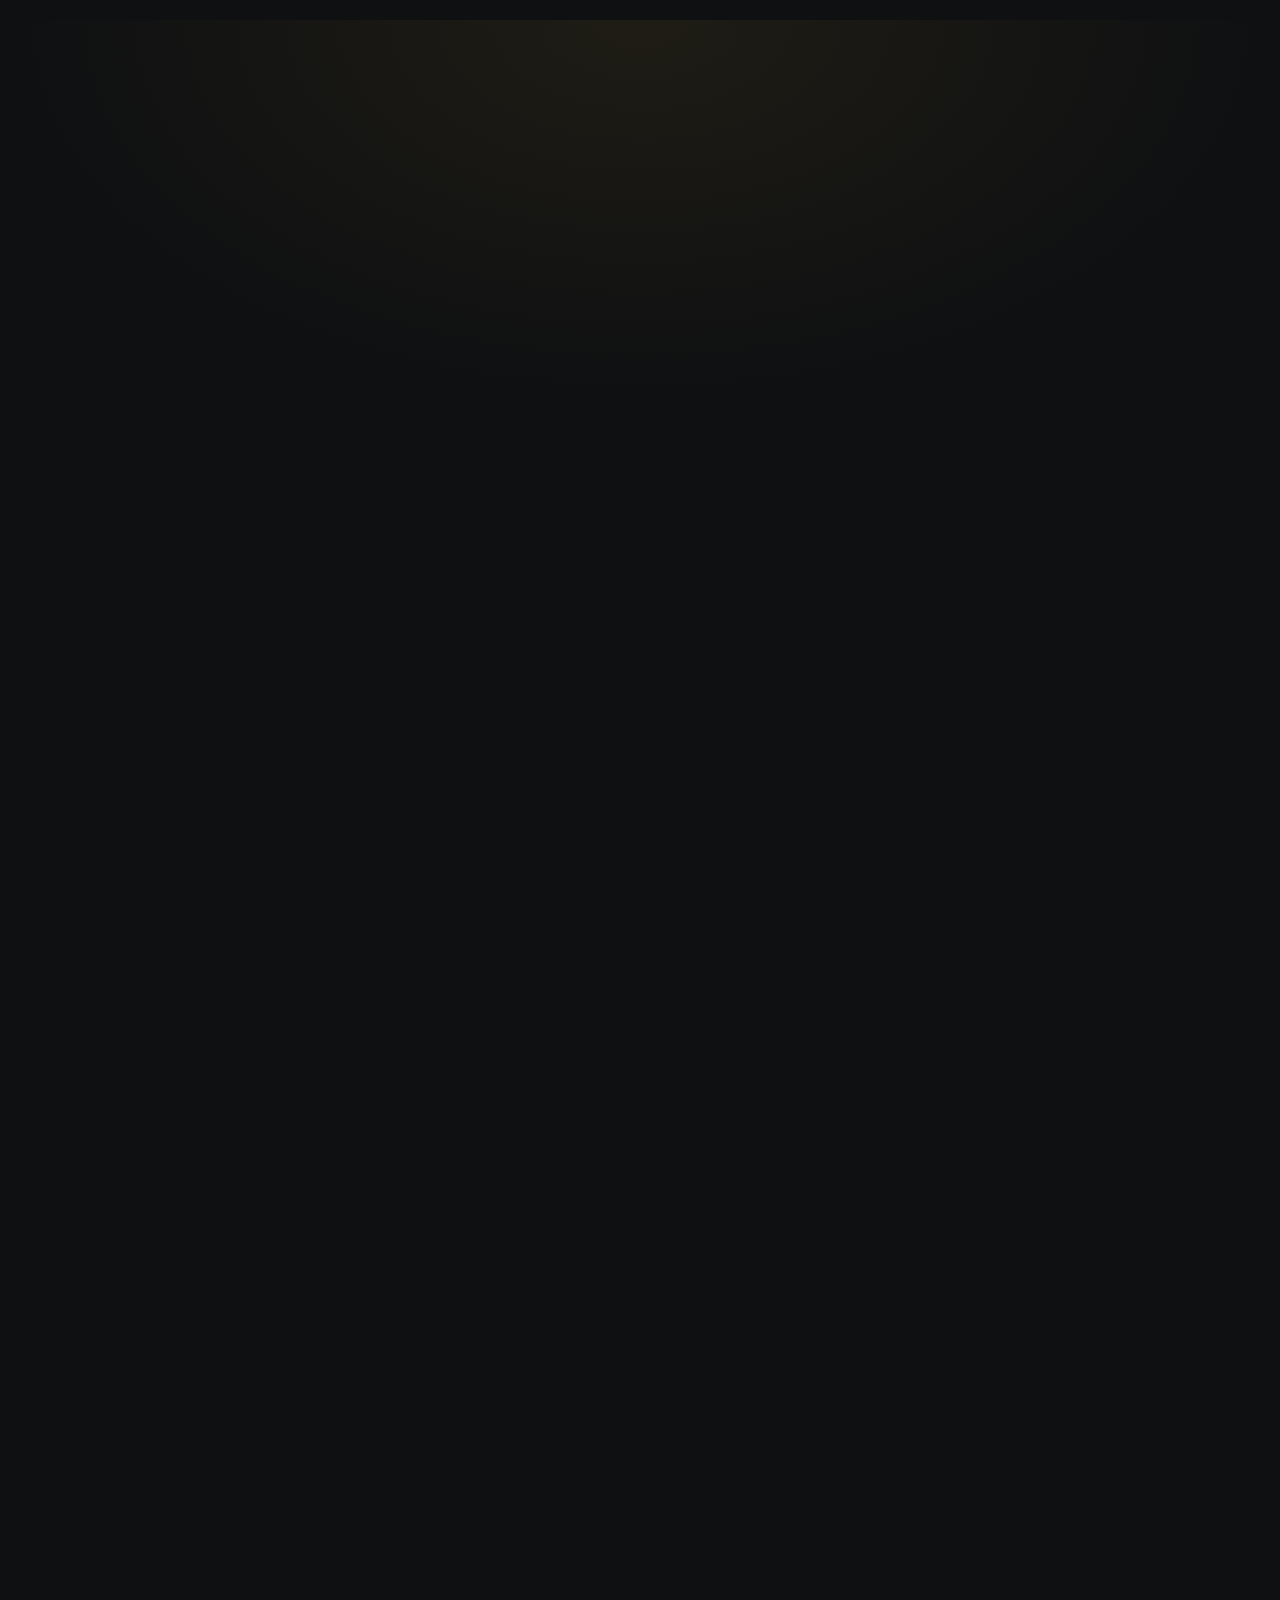
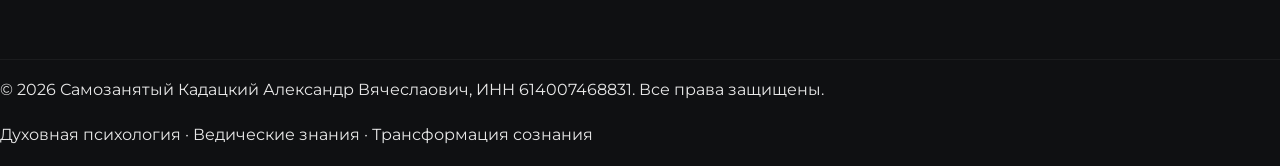
==== index.html @ b58291e9 "Update index.html" ====
<!DOCTYPE html>
<html lang="ru">
<head>
    <meta charset="UTF-8">
    <meta name="viewport" content="width=device-width, initial-scale=1.0">
    <title>Данталиам - Духовный Психолог | Александр Кадацкий</title>
    <meta name="description" content="Помогаю найти выход тем, кто застрял в лабиринте собственного ума. Синтез коучинга, психологии и ведических знаний.">
    <script src="https://cdn.tailwindcss.com"></script>
    <link rel="preconnect" href="https://fonts.googleapis.com">
    <link rel="preconnect" href="https://fonts.gstatic.com" crossorigin>
    <link href="https://fonts.googleapis.com/css2?family=Cormorant+Garamond:wght@300;400;500;600;700&family=Montserrat:wght@300;400;500;600&display=swap" rel="stylesheet">
    
    <style>
        :root {
            --bg-deep: #0f1012;
            --gold: #d4af37;
        }
        
        body {
            font-family: 'Montserrat', sans-serif;
            background-color: var(--bg-deep);
            color: #e8e8e8;
            line-height: 1.8;
            margin: 0;
            padding: 0;
        }
        
        h1, h2, h3, h4, h5 {
            font-family: 'Cormorant Garamond', serif;
            font-weight: 300;
            letter-spacing: 0.02em;
        }
        
        .fade-in {
            opacity: 0;
            transform: translateY(40px);
            transition: opacity 0.9s ease-out, transform 0.9s ease-out;
        }
        
        .fade-in.visible {
            opacity: 1;
            transform: translateY(0);
        }
        
        .gold-accent {
            color: var(--gold);
        }
        
        .btn-gold {
            background: linear-gradient(135deg, #d4af37 0%, #b8941f 100%);
            color: #0f1012;
            padding: 20px 52px;
            font-weight: 500;
            letter-spacing: 0.08em;
            text-transform: uppercase;
            font-size: 0.875rem;
            border: none;
            cursor: pointer;
            transition: all 0.4s ease;
            display: inline-block;
            text-decoration: none;
        }
        
        .btn-gold:hover {
            transform: translateY(-3px);
            box-shadow: 0 12px 35px rgba(212, 175, 55, 0.4);
        }
        
        .divider {
            width: 80px;
            height: 1px;
            background: var(--gold);
            margin: 0 auto;
        }
        
        .card {
            background: rgba(255, 255, 255, 0.02);
            border: 1px solid rgba(212, 175, 55, 0.15);
            padding: 56px 40px;
            transition: all 0.5s ease;
        }
        
        .card:hover {
            border-color: rgba(212, 175, 55, 0.4);
            background: rgba(255, 255, 255, 0.04);
            transform: translateY(-8px);
        }
        
        .hero-gradient {
            background: radial-gradient(ellipse at top center, rgba(212, 175, 55, 0.08) 0%, transparent 70%);
        }
        
        .section-number {
            font-family: 'Cormorant Garamond', serif;
            font-size: 5rem;
            font-weight: 300;
            color: rgba(212, 175, 55, 0.1);
            line-height: 1;
            margin-bottom: 1rem;
        }
        
        @keyframes float {
            0%, 100% { transform: translateY(0); }
            50% { transform: translateY(-25px); }
        }
        
        .floating {
            animation: float 7s ease-in-out infinite;
        }
        
        .img-placeholder {
            background: linear-gradient(135deg, rgba(212, 175, 55, 0.1) 0%, rgba(212, 175, 55, 0.03) 100%);
            border: 1px solid rgba(212, 175, 55, 0.2);
            display: flex;
            align-items: center;
            justify-content: center;
            color: #9a9a9a;
            font-size: 0.875rem;
            letter-spacing: 0.05em;
            aspect-ratio: 3/4;
        }
        
        .method-layer {
            border-left: 2px solid rgba(212, 175, 55, 0.3);
            padding-left: 32px;
            margin-left: 16px;
            position: relative;
        }
        
        .method-layer::before {
            content: '';
            position: absolute;
            left: -6px;
            top: 0;
            width: 10px;
            height: 10px;
            border-radius: 50%;
            background: var(--gold);
            box-shadow: 0 0 15px rgba(212, 175, 55, 0.6);
        }
        
        @media (max-width: 768px) {
            .btn-gold {
                padding: 18px 40px;
                font-size: 0.8rem;
            }
            
            .card {
                padding: 40px 28px;
            }
            
            .section-number {
                font-size: 3.5rem;
            }
        }
    </style>
    <!-- Open Graph -->
<meta property="og:type" content="website">
<meta property="og:title" content="Данталиам — Духовный психолог">
<meta property="og:description" content="Помогаю выйти из внутреннего лабиринта ума через психологию и ведические знания.">
<meta property="og:url" content="https://dantaliam.ru">
<meta property="og:image" content="https://raw.githubusercontent.com/Dantaliam-git/dantaliam_site/main/images/IMG_9167.jpg">

<!-- Twitter Card -->
<meta name="twitter:card" content="summary_large_image">
<meta name="twitter:title" content="Данталиам - Духовный психолог">
<meta name="twitter:description" content="Синтез психологии и ведических знаний">
<meta name="twitter:image" content="https://raw.githubusercontent.com/Dantaliam-git/dantaliam_site/main/images/IMG_9167.jpg">

<!-- IMPORTANT -->
<meta property="og:site_name" content="Dantaliam">
<meta name="theme-color" content="#0f1012">

    <!-- SEO -->
<link rel="canonical" href="https://dantaliam.ru">

<meta name="robots" content="index, follow">
<meta name="author" content="Александр Кадацкий">

<meta name="keywords" content="психолог онлайн, духовная психология, ведическая психология, самопознание, коучинг, Данталиам">

</head>
<body>

    <!-- Hero Section -->
    <section class="hero-gradient min-h-screen flex items-center justify-center px-4 sm:px-6 lg:px-8 py-24">
        <div class="max-w-6xl mx-auto text-center fade-in">
            <div class="mb-10">
                <h1 class="text-5xl sm:text-6xl md:text-7xl lg:text-8xl mb-8 leading-tight gold-accent">
                    Я помогаю найти выход тем,<br>кто застрял в лабиринте<br>собственного ума
                </h1>
                <div class="divider mb-10"></div>
                <p class="text-lg sm:text-xl md:text-2xl text-gray-400 max-w-3xl mx-auto mb-4 font-light">
                    Синтез психологии, ведических знаний и коучинга
                </p>
                <p class="text-base sm:text-lg text-gray-500 max-w-2xl mx-auto mb-12">
                    для тех, кто готов выйти за пределы ограничивающих программ<br>и обрести истинную свободу
                </p>
            </div>
            <a href="#cta" class="btn-gold">Начать трансформацию</a>
            
            <div class="mt-20 floating">
                <svg class="mx-auto" width="24" height="24" viewBox="0 0 24 24" fill="none" stroke="currentColor" stroke-width="1" stroke-linecap="round" stroke-linejoin="round" style="color: #d4af37;">
                    <line x1="12" y1="5" x2="12" y2="19"></line>
                    <polyline points="19 12 12 19 5 12"></polyline>
                </svg>
            </div>
        </div>
    </section>
    
    <!-- Точка застревания -->
    <section class="py-24 sm:py-32 px-4 sm:px-6 lg:px-8">
        <div class="max-w-7xl mx-auto">
            <div class="text-center mb-20 fade-in">
                <h2 class="text-4xl sm:text-5xl md:text-6xl mb-6 gold-accent">Точка застревания</h2>
                <div class="divider mb-8"></div>
                <p class="text-lg sm:text-xl text-gray-400 max-w-3xl mx-auto">
                    Когда ум становится тюрьмой, а привычные стратегии перестают работать
                </p>
            </div>
            
            <div class="grid grid-cols-1 md:grid-cols-3 gap-8 lg:gap-12">
                <!-- Замкнутый круг -->
                <div class="card fade-in">
                    <div class="section-number">01</div>
                    <h3 class="text-2xl sm:text-3xl mb-6 gold-accent">Замкнутый круг</h3>
                    <p class="text-gray-400 mb-4">
                        Вы снова и снова попадаете в одни и те же ситуации. Сопротивление <span class="gold-accent">Эго</span> не дает выйти за пределы привычных паттернов.
                    </p>
                    <p class="text-gray-500 text-sm leading-relaxed">
                        <span class="gold-accent">Самскары</span> - глубинные впечатления прошлого - диктуют ваши реакции. Влияние <span class="gold-accent">Тамаса</span>, гуны невежества, погружает в инертность, страх и отрицание перемен.
                    </p>
                </div>
                
                <!-- Бег к выгоранию -->
                <div class="card fade-in">
                    <div class="section-number">02</div>
                    <h3 class="text-2xl sm:text-3xl mb-6 gold-accent">Бег к выгоранию</h3>
                    <p class="text-gray-400 mb-4">
                        Вы движетесь, но движение это не ваше. Цели заимствованы, желания навязаны извне.
                    </p>
                    <p class="text-gray-500 text-sm leading-relaxed">
                        Вы бежите от внутренней пустоты, пытаясь заполнить её достижениями. Но чем быстрее вы бежите, тем сильнее ощущение бессмысленности и истощения. Тело говорит «стоп», но ум не слышит.
                    </p>
                </div>
                
                <!-- Туман будущего -->
                <div class="card fade-in">
                    <div class="section-number">03</div>
                    <h3 class="text-2xl sm:text-3xl mb-6 gold-accent">Туман будущего</h3>
                    <p class="text-gray-400 mb-4">
                        Тревога размывает ясность. <span class="gold-accent">Разум</span>, потерявший связь с <span class="gold-accent">Душой</span>, не может принять решение.
                    </p>
                    <p class="text-gray-500 text-sm leading-relaxed">
                        Страх перед будущим парализует. Вы не видите следующего шага. Каждый выбор кажется неправильным. Внутренний компас сломан, и вы блуждаете в тумане собственных сомнений.
                    </p>
                </div>
            </div>
        </div>
    </section>
    
    <!-- Архитектура метода -->
<section class="py-24 sm:py-32 px-4 sm:px-6 lg:px-8 bg-gradient-to-b from-transparent via-black/20 to-transparent">
    <div class="max-w-5xl mx-auto">
        <div class="text-center mb-20 fade-in">
            <h2 class="text-4xl sm:text-5xl md:text-6xl mb-6 gold-accent">Архитектура метода</h2>
            <div class="divider mb-8"></div>
            <p class="text-lg sm:text-xl text-gray-400 max-w-3xl mx-auto leading-relaxed">
                Представь свою личность как целостную систему - <span class="gold-accent">Устройство твоего сознания</span>. Чтобы выйти из тупика, мы должны настроить каждый её элемент:
            </p>
        </div>
        
        <div class="space-y-16">
            <!-- Элемент 1: Читта -->
            <div class="method-layer fade-in">
                <h3 class="text-3xl sm:text-4xl mb-6 gold-accent">Глубинная память (Подсознание)</h3>
                <p class="text-gray-400 mb-4 text-lg">
                    Океан твоего подсознания
                </p>
                <p class="text-gray-500 leading-relaxed">
                    Здесь хранятся отпечатки прошлого и скрытые склонности. Если этот «океан» загрязнен старыми травмами, ты будешь раз за разом повторять одни и те же ошибки. Мы работаем над его очищением.
                </p>
            </div>
            
            <!-- Элемент 2: Манас -->
            <div class="method-layer fade-in">
                <h3 class="text-3xl sm:text-4xl mb-6 gold-accent">Реагирующий Ум</h3>
                <p class="text-gray-400 mb-4 text-lg">
                    Волны на поверхности
                </p>
                <p class="text-gray-500 leading-relaxed">
                    Это твой ум, который постоянно сомневается, мечется между «хочу» и «не хочу» и создает ментальный шум. Мы учимся успокаивать эти колебания, чтобы увидеть дно.
                </p>
            </div>
            
            <!-- Элемент 3: Ахамкара -->
            <div class="method-layer fade-in">
                <h3 class="text-3xl sm:text-4xl mb-6 gold-accent">Отождествляющее Эго</h3>
                <p class="text-gray-400 mb-4 text-lg">
                    Твое ощущение «Я»
                </p>
                <p class="text-gray-500 leading-relaxed">
                    Именно оно создает страх неодобрения и привязанность к ложным ролям. Мы отделяем твою суть от игр Эго, возвращая тебе свободу быть собой.
                </p>
            </div>
            
            <!-- Элемент 4: Буддхи -->
            <div class="method-layer fade-in">
                <h3 class="text-3xl sm:text-4xl mb-6 gold-accent">Различающий Разум</h3>
                <p class="text-gray-400 mb-4 text-lg">
                    Твой внутренний навигатор
                </p>
                <p class="text-gray-500 leading-relaxed">
                    Когда мы очищаем память и успокаиваем ум, твой Разум обретает решимость. Он начинает видеть истинный путь и принимать волевые решения, которые меняют твою Карму и выводят из-под влияния низших состояний (Гун).
                </p>
            </div>
            
            <!-- Элемент 5: Карма -->
            <div class="method-layer fade-in">
                <h3 class="text-3xl sm:text-4xl mb-6 gold-accent">Карма</h3>
                <p class="text-gray-400 mb-4 text-lg">
                    Закон причины и следствия
                </p>
                <p class="text-gray-500 leading-relaxed">
                    Каждое твое действие, мысль и намерение создают последствия. Хорошая Карма (благие поступки, осознанность, служение) приносит гармонию и возможности. Плохая Карма (разрушительные действия, эгоизм, невежество) создает страдание и препятствия. Мы учимся видеть цепочки причин и следствий, чтобы осознанно создавать будущее, а не быть рабами прошлых ошибок.
                </p>
            </div>
            
            <!-- Элемент 6: Гуны -->
            <div class="method-layer fade-in">
                <h3 class="text-3xl sm:text-4xl mb-6 gold-accent">Три Гуны</h3>
                <p class="text-gray-400 mb-4 text-lg">
                    Качества природы, определяющие твое состояние
                </p>
                <div class="space-y-4 text-gray-500 leading-relaxed">
                    <p>
                        <span class="gold-accent font-semibold">Тамас</span> - инертность, невежество, застой. Это состояние тяжести, апатии и страха перед переменами. Когда доминирует Тамас, ты не видишь выхода и не чувствуешь сил двигаться.
                    </p>
                    <p>
                        <span class="gold-accent font-semibold">Раджас</span> - страсть, активность, движение. Это энергия действия, но часто хаотичного и беспокойного. Раджас толкает тебя вперед, но может привести к выгоранию и потере смысла.
                    </p>
                    <p>
                        <span class="gold-accent font-semibold">Саттва</span> - ясность, гармония, мудрость. Это состояние внутреннего равновесия, когда ты видишь ситуацию объективно и действуешь из спокойствия и понимания.
                    </p>
                    <p class="mt-4">
                        Мы учимся распознавать, в какой Гуне ты находишься, и осознанно двигаться от Тамаса через Раджас к Саттве - обретая внутреннюю силу, не теряя при этом покоя.
                    </p>
                </div>
            </div>
        </div>
    </div>
</section>
    
    <!-- О проводнике -->
    <section class="py-24 sm:py-32 px-4 sm:px-6 lg:px-8">
        <div class="max-w-6xl mx-auto">
            <div class="grid grid-cols-1 lg:grid-cols-5 gap-12 lg:gap-16 items-center">
                <div class="lg:col-span-2 fade-in">
    <img src="https://github.com/Dantaliam-git/dantaliam_site/blob/main/images/IMG_9167.jpg?raw=true" alt="Александр Кадацкий" class="w-full h-auto rounded-sm" style="border: 1px solid rgba(212, 175, 55, 0.2);">
</div>
                
                <div class="lg:col-span-3 fade-in">
                    <h2 class="text-4xl sm:text-5xl md:text-6xl mb-8 gold-accent">О проводнике</h2>
                    <div class="divider mb-10" style="margin-left: 0;"></div>
                    
                    <div class="space-y-6 text-gray-400 text-lg leading-relaxed">
                        <p>
                            Меня зовут <span class="gold-accent">Александр Кадацкий | Данталиам</span>. Я помогу вам обрести способность видеть сквозь иллюзии, обретя внутреннюю ясность.
                        </p>
                        <p>
                            Я не тот, кто будет решать за вас. Моя задача - помочь вам не сдаться на пути, когда ум шепчет: «сдайся, это невозможно». Я верю в вашу внутреннюю силу больше, чем вы сами - до тех пор, пока вы не научитесь верить в неё сами.
                        </p>
                        <p>
                            Мой метод опирается на <span class="gold-accent">волю клиента</span> и <span class="gold-accent">законы Вселенной</span>. Я не навязываю путь, но показываю двери, которые вы не замечали. Я не даю готовых ответов, но задаю вопросы, которые меняют перспективу.
                        </p>
                        <p>
                            Я сам прошёл через лабиринт собственного ума. Я знаю, как выглядит тьма изнутри. И именно поэтому я могу держать свет для тех, кто ещё ищет выход.
                        </p>
                        <p class="text-gray-500 italic">
                            Ваша трансформация начинается с вашей готовности. Моя задача - не дать этой готовности угаснуть.
                        </p>
                    </div>
                </div>
            </div>
        </div>
    </section>
    
    <!-- CTA Section -->
    <section id="cta" class="py-24 sm:py-32 px-4 sm:px-6 lg:px-8 bg-gradient-to-b from-transparent via-black/30 to-transparent">
        <div class="max-w-4xl mx-auto text-center fade-in">
            <h2 class="text-4xl sm:text-5xl md:text-6xl mb-8 gold-accent">Первый шаг к трансформации</h2>
            <div class="divider mb-10"></div>
            
            <p class="text-xl sm:text-2xl text-gray-400 mb-6 leading-relaxed">
                Перейдите в Telegram-бот, чтобы начать работу с собой
            </p>
            
            <div style="background: rgba(255,255,255,0.05); border: 1px solid rgba(212,175,55,0.2);" class="rounded-sm p-8 sm:p-12 mb-12">
                <div class="space-y-6 text-left">
                    <div class="flex items-start space-x-4">
                        <div style="background: rgba(212,175,55,0.2);" class="flex-shrink-0 w-8 h-8 rounded-full flex items-center justify-center mt-1">
                            <span class="gold-accent text-sm font-semibold">1</span>
                        </div>
                        <div>
                            <h4 class="text-xl gold-accent mb-2">Пройдите тест на 21 причину самосаботажа</h4>
                            <p class="text-gray-400">Узнайте, насколько вы боитесь стать собой настоящим и откладываете свой рост</p>
                        </div>
                    </div>
                    
                    <div class="flex items-start space-x-4">
                        <div style="background: rgba(212,175,55,0.2);" class="flex-shrink-0 w-8 h-8 rounded-full flex items-center justify-center mt-1">
                            <span class="gold-accent text-sm font-semibold">2</span>
                        </div>
                        <div>
                            <h4 class="text-xl gold-accent mb-2">Получите доступ к МАК-картам "Путь к цели"</h4>
                            <p class="text-gray-400">Интуитивный инструмент для работы с подсознанием и поиска ответов</p>
                        </div>
                    </div>
                    
                    <div class="flex items-start space-x-4">
                        <div style="background: rgba(212,175,55,0.2);" class="flex-shrink-0 w-8 h-8 rounded-full flex items-center justify-center mt-1">
                            <span class="gold-accent text-sm font-semibold">3</span>
                        </div>
                        <div>
                            <h4 class="text-xl gold-accent mb-2">Запишитесь на первую сессию</h4>
                            <p class="text-gray-400">Начните путь трансформации с консультации</p>
                        </div>
                    </div>
                </div>
            </div>
            
            <a href="https://t.me/dantaliam_bot" onclick="trackTelegramClick('cta_bot')" target="_blank" class="btn-gold" style="display: inline-flex; align-items: center; gap: 12px;">
                <span>Перейти в Telegram-бот</span>
                <svg width="20" height="20" viewBox="0 0 24 24" fill="none" stroke="currentColor" stroke-width="2" stroke-linecap="round" stroke-linejoin="round">
                    <line x1="5" y1="12" x2="19" y2="12"></line>
                    <polyline points="12 5 19 12 12 19"></polyline>
                </svg>
            </a>
            
            <p class="mt-8 text-gray-500 text-sm">
                Готовы выйти из лабиринта собственного ума?
            </p>
        </div>
    </section>

    <!-- CONTACTS -->
<section class="py-24 px-4 sm:px-6 lg:px-8">
    <div class="max-w-4xl mx-auto text-center fade-in">

        <h2 class="text-4xl sm:text-5xl md:text-6xl mb-8 gold-accent">
            Контакты
        </h2>

        <div class="divider mb-10"></div>

        <p class="text-gray-400 text-lg mb-12">
            Связь и обновления проекта
        </p>

        <div class="grid grid-cols-1 md:grid-cols-3 gap-6">

            <!-- Telegram личный -->
            <a href="https://t.me/dantaliam2" target="_blank"
               class="card text-center hover:scale-105 transition-transform">
                <h3 class="text-2xl gold-accent mb-3">Telegram</h3>
                <p class="text-gray-400 text-sm">
                    Личное общение
                </p>
            </a>

            <!-- Telegram канал -->
            <a href="https://t.me/dantaliam_ch" target="_blank"
               class="card text-center hover:scale-105 transition-transform">
                <h3 class="text-2xl gold-accent mb-3">Канал</h3>
                <p class="text-gray-400 text-sm">
                    Публикации и мысли
                </p>
            </a>

            <!-- Instagram -->
            <a href="https://www.instagram.com/dantaliam" target="_blank"
               class="card text-center hover:scale-105 transition-transform">
                <h3 class="text-2xl gold-accent mb-3">Instagram</h3>
                <p class="text-gray-400 text-sm">
                    Визуальный контент
                </p>
            </a>

        </div>

    </div>
</section>
    
    <!-- Footer -->
    <footer class="py-12 px-4 sm:px-6 lg:px-8" style="border-top: 1px solid rgba(255,255,255,0.05);">
        <div class="max-w-7xl mx-auto text-center">
            <p class="text-gray-500 text-sm mb-4">
                © 2026 Самозанятый Кадацкий Александр Вячеслаович, ИНН 614007468831. Все права защищены.
            </p>
            <p class="text-gray-600 text-xs">
                Духовная психология · Ведические знания · Трансформация сознания
            </p>
        </div>
    </footer>
    
    <script>
        // Intersection Observer for fade-in animations
        const observerOptions = {
            threshold: 0.1,
            rootMargin: '0px 0px -50px 0px'
        };
        
        const observer = new IntersectionObserver((entries) => {
            entries.forEach(entry => {
                if (entry.isIntersecting) {
                    entry.target.classList.add('visible');
                }
            });
        }, observerOptions);
        
        // Observe all fade-in elements
        document.querySelectorAll('.fade-in').forEach(el => {
            observer.observe(el);
        });
        
        // Smooth scroll for anchor links
        document.querySelectorAll('a[href^="#"]').forEach(anchor => {
            anchor.addEventListener('click', function (e) {
                e.preventDefault();
                const target = document.querySelector(this.getAttribute('href'));
                if (target) {
                    target.scrollIntoView({
                        behavior: 'smooth',
                        block: 'start'
                    });
                }
            });
        });
        
        // Add stagger delay to cards
        document.querySelectorAll('.card').forEach((card, index) => {
            card.style.transitionDelay = `${index * 0.1}s`;
        });

    // fallback (просто чтобы не ломалось)
    return true;
}
    </script>
</body>
</html>
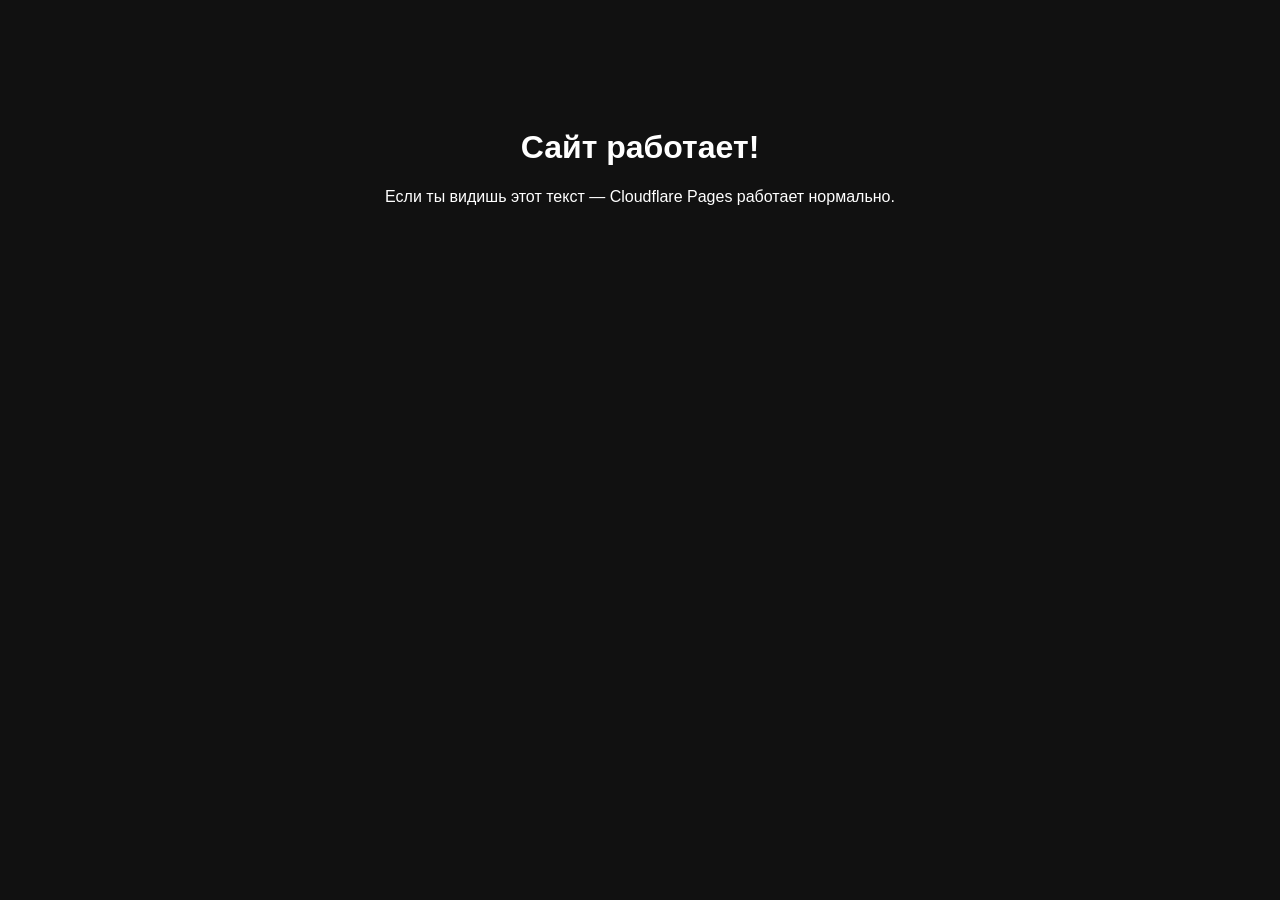
==== commit 6eb8d41b: "Update index.html" ====
--- a/index.html
+++ b/index.html
@@ -2,549 +2,10 @@
 <html lang="ru">
 <head>
     <meta charset="UTF-8">
-    <meta name="viewport" content="width=device-width, initial-scale=1.0">
-    <title>Данталиам - Духовный Психолог | Александр Кадацкий</title>
-    <meta name="description" content="Помогаю найти выход тем, кто застрял в лабиринте собственного ума. Синтез коучинга, психологии и ведических знаний.">
-    <script src="https://cdn.tailwindcss.com"></script>
-    <link rel="preconnect" href="https://fonts.googleapis.com">
-    <link rel="preconnect" href="https://fonts.gstatic.com" crossorigin>
-    <link href="https://fonts.googleapis.com/css2?family=Cormorant+Garamond:wght@300;400;500;600;700&family=Montserrat:wght@300;400;500;600&display=swap" rel="stylesheet">
-    
-    <style>
-        :root {
-            --bg-deep: #0f1012;
-            --gold: #d4af37;
-        }
-        
-        body {
-            font-family: 'Montserrat', sans-serif;
-            background-color: var(--bg-deep);
-            color: #e8e8e8;
-            line-height: 1.8;
-            margin: 0;
-            padding: 0;
-        }
-        
-        h1, h2, h3, h4, h5 {
-            font-family: 'Cormorant Garamond', serif;
-            font-weight: 300;
-            letter-spacing: 0.02em;
-        }
-        
-        .fade-in {
-            opacity: 0;
-            transform: translateY(40px);
-            transition: opacity 0.9s ease-out, transform 0.9s ease-out;
-        }
-        
-        .fade-in.visible {
-            opacity: 1;
-            transform: translateY(0);
-        }
-        
-        .gold-accent {
-            color: var(--gold);
-        }
-        
-        .btn-gold {
-            background: linear-gradient(135deg, #d4af37 0%, #b8941f 100%);
-            color: #0f1012;
-            padding: 20px 52px;
-            font-weight: 500;
-            letter-spacing: 0.08em;
-            text-transform: uppercase;
-            font-size: 0.875rem;
-            border: none;
-            cursor: pointer;
-            transition: all 0.4s ease;
-            display: inline-block;
-            text-decoration: none;
-        }
-        
-        .btn-gold:hover {
-            transform: translateY(-3px);
-            box-shadow: 0 12px 35px rgba(212, 175, 55, 0.4);
-        }
-        
-        .divider {
-            width: 80px;
-            height: 1px;
-            background: var(--gold);
-            margin: 0 auto;
-        }
-        
-        .card {
-            background: rgba(255, 255, 255, 0.02);
-            border: 1px solid rgba(212, 175, 55, 0.15);
-            padding: 56px 40px;
-            transition: all 0.5s ease;
-        }
-        
-        .card:hover {
-            border-color: rgba(212, 175, 55, 0.4);
-            background: rgba(255, 255, 255, 0.04);
-            transform: translateY(-8px);
-        }
-        
-        .hero-gradient {
-            background: radial-gradient(ellipse at top center, rgba(212, 175, 55, 0.08) 0%, transparent 70%);
-        }
-        
-        .section-number {
-            font-family: 'Cormorant Garamond', serif;
-            font-size: 5rem;
-            font-weight: 300;
-            color: rgba(212, 175, 55, 0.1);
-            line-height: 1;
-            margin-bottom: 1rem;
-        }
-        
-        @keyframes float {
-            0%, 100% { transform: translateY(0); }
-            50% { transform: translateY(-25px); }
-        }
-        
-        .floating {
-            animation: float 7s ease-in-out infinite;
-        }
-        
-        .img-placeholder {
-            background: linear-gradient(135deg, rgba(212, 175, 55, 0.1) 0%, rgba(212, 175, 55, 0.03) 100%);
-            border: 1px solid rgba(212, 175, 55, 0.2);
-            display: flex;
-            align-items: center;
-            justify-content: center;
-            color: #9a9a9a;
-            font-size: 0.875rem;
-            letter-spacing: 0.05em;
-            aspect-ratio: 3/4;
-        }
-        
-        .method-layer {
-            border-left: 2px solid rgba(212, 175, 55, 0.3);
-            padding-left: 32px;
-            margin-left: 16px;
-            position: relative;
-        }
-        
-        .method-layer::before {
-            content: '';
-            position: absolute;
-            left: -6px;
-            top: 0;
-            width: 10px;
-            height: 10px;
-            border-radius: 50%;
-            background: var(--gold);
-            box-shadow: 0 0 15px rgba(212, 175, 55, 0.6);
-        }
-        
-        @media (max-width: 768px) {
-            .btn-gold {
-                padding: 18px 40px;
-                font-size: 0.8rem;
-            }
-            
-            .card {
-                padding: 40px 28px;
-            }
-            
-            .section-number {
-                font-size: 3.5rem;
-            }
-        }
-    </style>
-    <!-- Open Graph -->
-<meta property="og:type" content="website">
-<meta property="og:title" content="Данталиам — Духовный психолог">
-<meta property="og:description" content="Помогаю выйти из внутреннего лабиринта ума через психологию и ведические знания.">
-<meta property="og:url" content="https://dantaliam.ru">
-<meta property="og:image" content="https://raw.githubusercontent.com/Dantaliam-git/dantaliam_site/main/images/IMG_9167.jpg">
-
-<!-- Twitter Card -->
-<meta name="twitter:card" content="summary_large_image">
-<meta name="twitter:title" content="Данталиам - Духовный психолог">
-<meta name="twitter:description" content="Синтез психологии и ведических знаний">
-<meta name="twitter:image" content="https://raw.githubusercontent.com/Dantaliam-git/dantaliam_site/main/images/IMG_9167.jpg">
-
-<!-- IMPORTANT -->
-<meta property="og:site_name" content="Dantaliam">
-<meta name="theme-color" content="#0f1012">
-
-    <!-- SEO -->
-<link rel="canonical" href="https://dantaliam.ru">
-
-<meta name="robots" content="index, follow">
-<meta name="author" content="Александр Кадацкий">
-
-<meta name="keywords" content="психолог онлайн, духовная психология, ведическая психология, самопознание, коучинг, Данталиам">
-
+    <title>Тест</title>
 </head>
-<body>
-
-    <!-- Hero Section -->
-    <section class="hero-gradient min-h-screen flex items-center justify-center px-4 sm:px-6 lg:px-8 py-24">
-        <div class="max-w-6xl mx-auto text-center fade-in">
-            <div class="mb-10">
-                <h1 class="text-5xl sm:text-6xl md:text-7xl lg:text-8xl mb-8 leading-tight gold-accent">
-                    Я помогаю найти выход тем,<br>кто застрял в лабиринте<br>собственного ума
-                </h1>
-                <div class="divider mb-10"></div>
-                <p class="text-lg sm:text-xl md:text-2xl text-gray-400 max-w-3xl mx-auto mb-4 font-light">
-                    Синтез психологии, ведических знаний и коучинга
-                </p>
-                <p class="text-base sm:text-lg text-gray-500 max-w-2xl mx-auto mb-12">
-                    для тех, кто готов выйти за пределы ограничивающих программ<br>и обрести истинную свободу
-                </p>
-            </div>
-            <a href="#cta" class="btn-gold">Начать трансформацию</a>
-            
-            <div class="mt-20 floating">
-                <svg class="mx-auto" width="24" height="24" viewBox="0 0 24 24" fill="none" stroke="currentColor" stroke-width="1" stroke-linecap="round" stroke-linejoin="round" style="color: #d4af37;">
-                    <line x1="12" y1="5" x2="12" y2="19"></line>
-                    <polyline points="19 12 12 19 5 12"></polyline>
-                </svg>
-            </div>
-        </div>
-    </section>
-    
-    <!-- Точка застревания -->
-    <section class="py-24 sm:py-32 px-4 sm:px-6 lg:px-8">
-        <div class="max-w-7xl mx-auto">
-            <div class="text-center mb-20 fade-in">
-                <h2 class="text-4xl sm:text-5xl md:text-6xl mb-6 gold-accent">Точка застревания</h2>
-                <div class="divider mb-8"></div>
-                <p class="text-lg sm:text-xl text-gray-400 max-w-3xl mx-auto">
-                    Когда ум становится тюрьмой, а привычные стратегии перестают работать
-                </p>
-            </div>
-            
-            <div class="grid grid-cols-1 md:grid-cols-3 gap-8 lg:gap-12">
-                <!-- Замкнутый круг -->
-                <div class="card fade-in">
-                    <div class="section-number">01</div>
-                    <h3 class="text-2xl sm:text-3xl mb-6 gold-accent">Замкнутый круг</h3>
-                    <p class="text-gray-400 mb-4">
-                        Вы снова и снова попадаете в одни и те же ситуации. Сопротивление <span class="gold-accent">Эго</span> не дает выйти за пределы привычных паттернов.
-                    </p>
-                    <p class="text-gray-500 text-sm leading-relaxed">
-                        <span class="gold-accent">Самскары</span> - глубинные впечатления прошлого - диктуют ваши реакции. Влияние <span class="gold-accent">Тамаса</span>, гуны невежества, погружает в инертность, страх и отрицание перемен.
-                    </p>
-                </div>
-                
-                <!-- Бег к выгоранию -->
-                <div class="card fade-in">
-                    <div class="section-number">02</div>
-                    <h3 class="text-2xl sm:text-3xl mb-6 gold-accent">Бег к выгоранию</h3>
-                    <p class="text-gray-400 mb-4">
-                        Вы движетесь, но движение это не ваше. Цели заимствованы, желания навязаны извне.
-                    </p>
-                    <p class="text-gray-500 text-sm leading-relaxed">
-                        Вы бежите от внутренней пустоты, пытаясь заполнить её достижениями. Но чем быстрее вы бежите, тем сильнее ощущение бессмысленности и истощения. Тело говорит «стоп», но ум не слышит.
-                    </p>
-                </div>
-                
-                <!-- Туман будущего -->
-                <div class="card fade-in">
-                    <div class="section-number">03</div>
-                    <h3 class="text-2xl sm:text-3xl mb-6 gold-accent">Туман будущего</h3>
-                    <p class="text-gray-400 mb-4">
-                        Тревога размывает ясность. <span class="gold-accent">Разум</span>, потерявший связь с <span class="gold-accent">Душой</span>, не может принять решение.
-                    </p>
-                    <p class="text-gray-500 text-sm leading-relaxed">
-                        Страх перед будущим парализует. Вы не видите следующего шага. Каждый выбор кажется неправильным. Внутренний компас сломан, и вы блуждаете в тумане собственных сомнений.
-                    </p>
-                </div>
-            </div>
-        </div>
-    </section>
-    
-    <!-- Архитектура метода -->
-<section class="py-24 sm:py-32 px-4 sm:px-6 lg:px-8 bg-gradient-to-b from-transparent via-black/20 to-transparent">
-    <div class="max-w-5xl mx-auto">
-        <div class="text-center mb-20 fade-in">
-            <h2 class="text-4xl sm:text-5xl md:text-6xl mb-6 gold-accent">Архитектура метода</h2>
-            <div class="divider mb-8"></div>
-            <p class="text-lg sm:text-xl text-gray-400 max-w-3xl mx-auto leading-relaxed">
-                Представь свою личность как целостную систему - <span class="gold-accent">Устройство твоего сознания</span>. Чтобы выйти из тупика, мы должны настроить каждый её элемент:
-            </p>
-        </div>
-        
-        <div class="space-y-16">
-            <!-- Элемент 1: Читта -->
-            <div class="method-layer fade-in">
-                <h3 class="text-3xl sm:text-4xl mb-6 gold-accent">Глубинная память (Подсознание)</h3>
-                <p class="text-gray-400 mb-4 text-lg">
-                    Океан твоего подсознания
-                </p>
-                <p class="text-gray-500 leading-relaxed">
-                    Здесь хранятся отпечатки прошлого и скрытые склонности. Если этот «океан» загрязнен старыми травмами, ты будешь раз за разом повторять одни и те же ошибки. Мы работаем над его очищением.
-                </p>
-            </div>
-            
-            <!-- Элемент 2: Манас -->
-            <div class="method-layer fade-in">
-                <h3 class="text-3xl sm:text-4xl mb-6 gold-accent">Реагирующий Ум</h3>
-                <p class="text-gray-400 mb-4 text-lg">
-                    Волны на поверхности
-                </p>
-                <p class="text-gray-500 leading-relaxed">
-                    Это твой ум, который постоянно сомневается, мечется между «хочу» и «не хочу» и создает ментальный шум. Мы учимся успокаивать эти колебания, чтобы увидеть дно.
-                </p>
-            </div>
-            
-            <!-- Элемент 3: Ахамкара -->
-            <div class="method-layer fade-in">
-                <h3 class="text-3xl sm:text-4xl mb-6 gold-accent">Отождествляющее Эго</h3>
-                <p class="text-gray-400 mb-4 text-lg">
-                    Твое ощущение «Я»
-                </p>
-                <p class="text-gray-500 leading-relaxed">
-                    Именно оно создает страх неодобрения и привязанность к ложным ролям. Мы отделяем твою суть от игр Эго, возвращая тебе свободу быть собой.
-                </p>
-            </div>
-            
-            <!-- Элемент 4: Буддхи -->
-            <div class="method-layer fade-in">
-                <h3 class="text-3xl sm:text-4xl mb-6 gold-accent">Различающий Разум</h3>
-                <p class="text-gray-400 mb-4 text-lg">
-                    Твой внутренний навигатор
-                </p>
-                <p class="text-gray-500 leading-relaxed">
-                    Когда мы очищаем память и успокаиваем ум, твой Разум обретает решимость. Он начинает видеть истинный путь и принимать волевые решения, которые меняют твою Карму и выводят из-под влияния низших состояний (Гун).
-                </p>
-            </div>
-            
-            <!-- Элемент 5: Карма -->
-            <div class="method-layer fade-in">
-                <h3 class="text-3xl sm:text-4xl mb-6 gold-accent">Карма</h3>
-                <p class="text-gray-400 mb-4 text-lg">
-                    Закон причины и следствия
-                </p>
-                <p class="text-gray-500 leading-relaxed">
-                    Каждое твое действие, мысль и намерение создают последствия. Хорошая Карма (благие поступки, осознанность, служение) приносит гармонию и возможности. Плохая Карма (разрушительные действия, эгоизм, невежество) создает страдание и препятствия. Мы учимся видеть цепочки причин и следствий, чтобы осознанно создавать будущее, а не быть рабами прошлых ошибок.
-                </p>
-            </div>
-            
-            <!-- Элемент 6: Гуны -->
-            <div class="method-layer fade-in">
-                <h3 class="text-3xl sm:text-4xl mb-6 gold-accent">Три Гуны</h3>
-                <p class="text-gray-400 mb-4 text-lg">
-                    Качества природы, определяющие твое состояние
-                </p>
-                <div class="space-y-4 text-gray-500 leading-relaxed">
-                    <p>
-                        <span class="gold-accent font-semibold">Тамас</span> - инертность, невежество, застой. Это состояние тяжести, апатии и страха перед переменами. Когда доминирует Тамас, ты не видишь выхода и не чувствуешь сил двигаться.
-                    </p>
-                    <p>
-                        <span class="gold-accent font-semibold">Раджас</span> - страсть, активность, движение. Это энергия действия, но часто хаотичного и беспокойного. Раджас толкает тебя вперед, но может привести к выгоранию и потере смысла.
-                    </p>
-                    <p>
-                        <span class="gold-accent font-semibold">Саттва</span> - ясность, гармония, мудрость. Это состояние внутреннего равновесия, когда ты видишь ситуацию объективно и действуешь из спокойствия и понимания.
-                    </p>
-                    <p class="mt-4">
-                        Мы учимся распознавать, в какой Гуне ты находишься, и осознанно двигаться от Тамаса через Раджас к Саттве - обретая внутреннюю силу, не теряя при этом покоя.
-                    </p>
-                </div>
-            </div>
-        </div>
-    </div>
-</section>
-    
-    <!-- О проводнике -->
-    <section class="py-24 sm:py-32 px-4 sm:px-6 lg:px-8">
-        <div class="max-w-6xl mx-auto">
-            <div class="grid grid-cols-1 lg:grid-cols-5 gap-12 lg:gap-16 items-center">
-                <div class="lg:col-span-2 fade-in">
-    <img src="https://github.com/Dantaliam-git/dantaliam_site/blob/main/images/IMG_9167.jpg?raw=true" alt="Александр Кадацкий" class="w-full h-auto rounded-sm" style="border: 1px solid rgba(212, 175, 55, 0.2);">
-</div>
-                
-                <div class="lg:col-span-3 fade-in">
-                    <h2 class="text-4xl sm:text-5xl md:text-6xl mb-8 gold-accent">О проводнике</h2>
-                    <div class="divider mb-10" style="margin-left: 0;"></div>
-                    
-                    <div class="space-y-6 text-gray-400 text-lg leading-relaxed">
-                        <p>
-                            Меня зовут <span class="gold-accent">Александр Кадацкий | Данталиам</span>. Я помогу вам обрести способность видеть сквозь иллюзии, обретя внутреннюю ясность.
-                        </p>
-                        <p>
-                            Я не тот, кто будет решать за вас. Моя задача - помочь вам не сдаться на пути, когда ум шепчет: «сдайся, это невозможно». Я верю в вашу внутреннюю силу больше, чем вы сами - до тех пор, пока вы не научитесь верить в неё сами.
-                        </p>
-                        <p>
-                            Мой метод опирается на <span class="gold-accent">волю клиента</span> и <span class="gold-accent">законы Вселенной</span>. Я не навязываю путь, но показываю двери, которые вы не замечали. Я не даю готовых ответов, но задаю вопросы, которые меняют перспективу.
-                        </p>
-                        <p>
-                            Я сам прошёл через лабиринт собственного ума. Я знаю, как выглядит тьма изнутри. И именно поэтому я могу держать свет для тех, кто ещё ищет выход.
-                        </p>
-                        <p class="text-gray-500 italic">
-                            Ваша трансформация начинается с вашей готовности. Моя задача - не дать этой готовности угаснуть.
-                        </p>
-                    </div>
-                </div>
-            </div>
-        </div>
-    </section>
-    
-    <!-- CTA Section -->
-    <section id="cta" class="py-24 sm:py-32 px-4 sm:px-6 lg:px-8 bg-gradient-to-b from-transparent via-black/30 to-transparent">
-        <div class="max-w-4xl mx-auto text-center fade-in">
-            <h2 class="text-4xl sm:text-5xl md:text-6xl mb-8 gold-accent">Первый шаг к трансформации</h2>
-            <div class="divider mb-10"></div>
-            
-            <p class="text-xl sm:text-2xl text-gray-400 mb-6 leading-relaxed">
-                Перейдите в Telegram-бот, чтобы начать работу с собой
-            </p>
-            
-            <div style="background: rgba(255,255,255,0.05); border: 1px solid rgba(212,175,55,0.2);" class="rounded-sm p-8 sm:p-12 mb-12">
-                <div class="space-y-6 text-left">
-                    <div class="flex items-start space-x-4">
-                        <div style="background: rgba(212,175,55,0.2);" class="flex-shrink-0 w-8 h-8 rounded-full flex items-center justify-center mt-1">
-                            <span class="gold-accent text-sm font-semibold">1</span>
-                        </div>
-                        <div>
-                            <h4 class="text-xl gold-accent mb-2">Пройдите тест на 21 причину самосаботажа</h4>
-                            <p class="text-gray-400">Узнайте, насколько вы боитесь стать собой настоящим и откладываете свой рост</p>
-                        </div>
-                    </div>
-                    
-                    <div class="flex items-start space-x-4">
-                        <div style="background: rgba(212,175,55,0.2);" class="flex-shrink-0 w-8 h-8 rounded-full flex items-center justify-center mt-1">
-                            <span class="gold-accent text-sm font-semibold">2</span>
-                        </div>
-                        <div>
-                            <h4 class="text-xl gold-accent mb-2">Получите доступ к МАК-картам "Путь к цели"</h4>
-                            <p class="text-gray-400">Интуитивный инструмент для работы с подсознанием и поиска ответов</p>
-                        </div>
-                    </div>
-                    
-                    <div class="flex items-start space-x-4">
-                        <div style="background: rgba(212,175,55,0.2);" class="flex-shrink-0 w-8 h-8 rounded-full flex items-center justify-center mt-1">
-                            <span class="gold-accent text-sm font-semibold">3</span>
-                        </div>
-                        <div>
-                            <h4 class="text-xl gold-accent mb-2">Запишитесь на первую сессию</h4>
-                            <p class="text-gray-400">Начните путь трансформации с консультации</p>
-                        </div>
-                    </div>
-                </div>
-            </div>
-            
-            <a href="https://t.me/dantaliam_bot" onclick="trackTelegramClick('cta_bot')" target="_blank" class="btn-gold" style="display: inline-flex; align-items: center; gap: 12px;">
-                <span>Перейти в Telegram-бот</span>
-                <svg width="20" height="20" viewBox="0 0 24 24" fill="none" stroke="currentColor" stroke-width="2" stroke-linecap="round" stroke-linejoin="round">
-                    <line x1="5" y1="12" x2="19" y2="12"></line>
-                    <polyline points="12 5 19 12 12 19"></polyline>
-                </svg>
-            </a>
-            
-            <p class="mt-8 text-gray-500 text-sm">
-                Готовы выйти из лабиринта собственного ума?
-            </p>
-        </div>
-    </section>
-
-    <!-- CONTACTS -->
-<section class="py-24 px-4 sm:px-6 lg:px-8">
-    <div class="max-w-4xl mx-auto text-center fade-in">
-
-        <h2 class="text-4xl sm:text-5xl md:text-6xl mb-8 gold-accent">
-            Контакты
-        </h2>
-
-        <div class="divider mb-10"></div>
-
-        <p class="text-gray-400 text-lg mb-12">
-            Связь и обновления проекта
-        </p>
-
-        <div class="grid grid-cols-1 md:grid-cols-3 gap-6">
-
-            <!-- Telegram личный -->
-            <a href="https://t.me/dantaliam2" target="_blank"
-               class="card text-center hover:scale-105 transition-transform">
-                <h3 class="text-2xl gold-accent mb-3">Telegram</h3>
-                <p class="text-gray-400 text-sm">
-                    Личное общение
-                </p>
-            </a>
-
-            <!-- Telegram канал -->
-            <a href="https://t.me/dantaliam_ch" target="_blank"
-               class="card text-center hover:scale-105 transition-transform">
-                <h3 class="text-2xl gold-accent mb-3">Канал</h3>
-                <p class="text-gray-400 text-sm">
-                    Публикации и мысли
-                </p>
-            </a>
-
-            <!-- Instagram -->
-            <a href="https://www.instagram.com/dantaliam" target="_blank"
-               class="card text-center hover:scale-105 transition-transform">
-                <h3 class="text-2xl gold-accent mb-3">Instagram</h3>
-                <p class="text-gray-400 text-sm">
-                    Визуальный контент
-                </p>
-            </a>
-
-        </div>
-
-    </div>
-</section>
-    
-    <!-- Footer -->
-    <footer class="py-12 px-4 sm:px-6 lg:px-8" style="border-top: 1px solid rgba(255,255,255,0.05);">
-        <div class="max-w-7xl mx-auto text-center">
-            <p class="text-gray-500 text-sm mb-4">
-                © 2026 Самозанятый Кадацкий Александр Вячеслаович, ИНН 614007468831. Все права защищены.
-            </p>
-            <p class="text-gray-600 text-xs">
-                Духовная психология · Ведические знания · Трансформация сознания
-            </p>
-        </div>
-    </footer>
-    
-    <script>
-        // Intersection Observer for fade-in animations
-        const observerOptions = {
-            threshold: 0.1,
-            rootMargin: '0px 0px -50px 0px'
-        };
-        
-        const observer = new IntersectionObserver((entries) => {
-            entries.forEach(entry => {
-                if (entry.isIntersecting) {
-                    entry.target.classList.add('visible');
-                }
-            });
-        }, observerOptions);
-        
-        // Observe all fade-in elements
-        document.querySelectorAll('.fade-in').forEach(el => {
-            observer.observe(el);
-        });
-        
-        // Smooth scroll for anchor links
-        document.querySelectorAll('a[href^="#"]').forEach(anchor => {
-            anchor.addEventListener('click', function (e) {
-                e.preventDefault();
-                const target = document.querySelector(this.getAttribute('href'));
-                if (target) {
-                    target.scrollIntoView({
-                        behavior: 'smooth',
-                        block: 'start'
-                    });
-                }
-            });
-        });
-        
-        // Add stagger delay to cards
-        document.querySelectorAll('.card').forEach((card, index) => {
-            card.style.transitionDelay = `${index * 0.1}s`;
-        });
-
-    // fallback (просто чтобы не ломалось)
-    return true;
-}
-    </script>
+<body style="background:#111;color:white;font-family:Arial;text-align:center;padding-top:100px;">
+    <h1>Сайт работает!</h1>
+    <p>Если ты видишь этот текст — Cloudflare Pages работает нормально.</p>
 </body>
 </html>
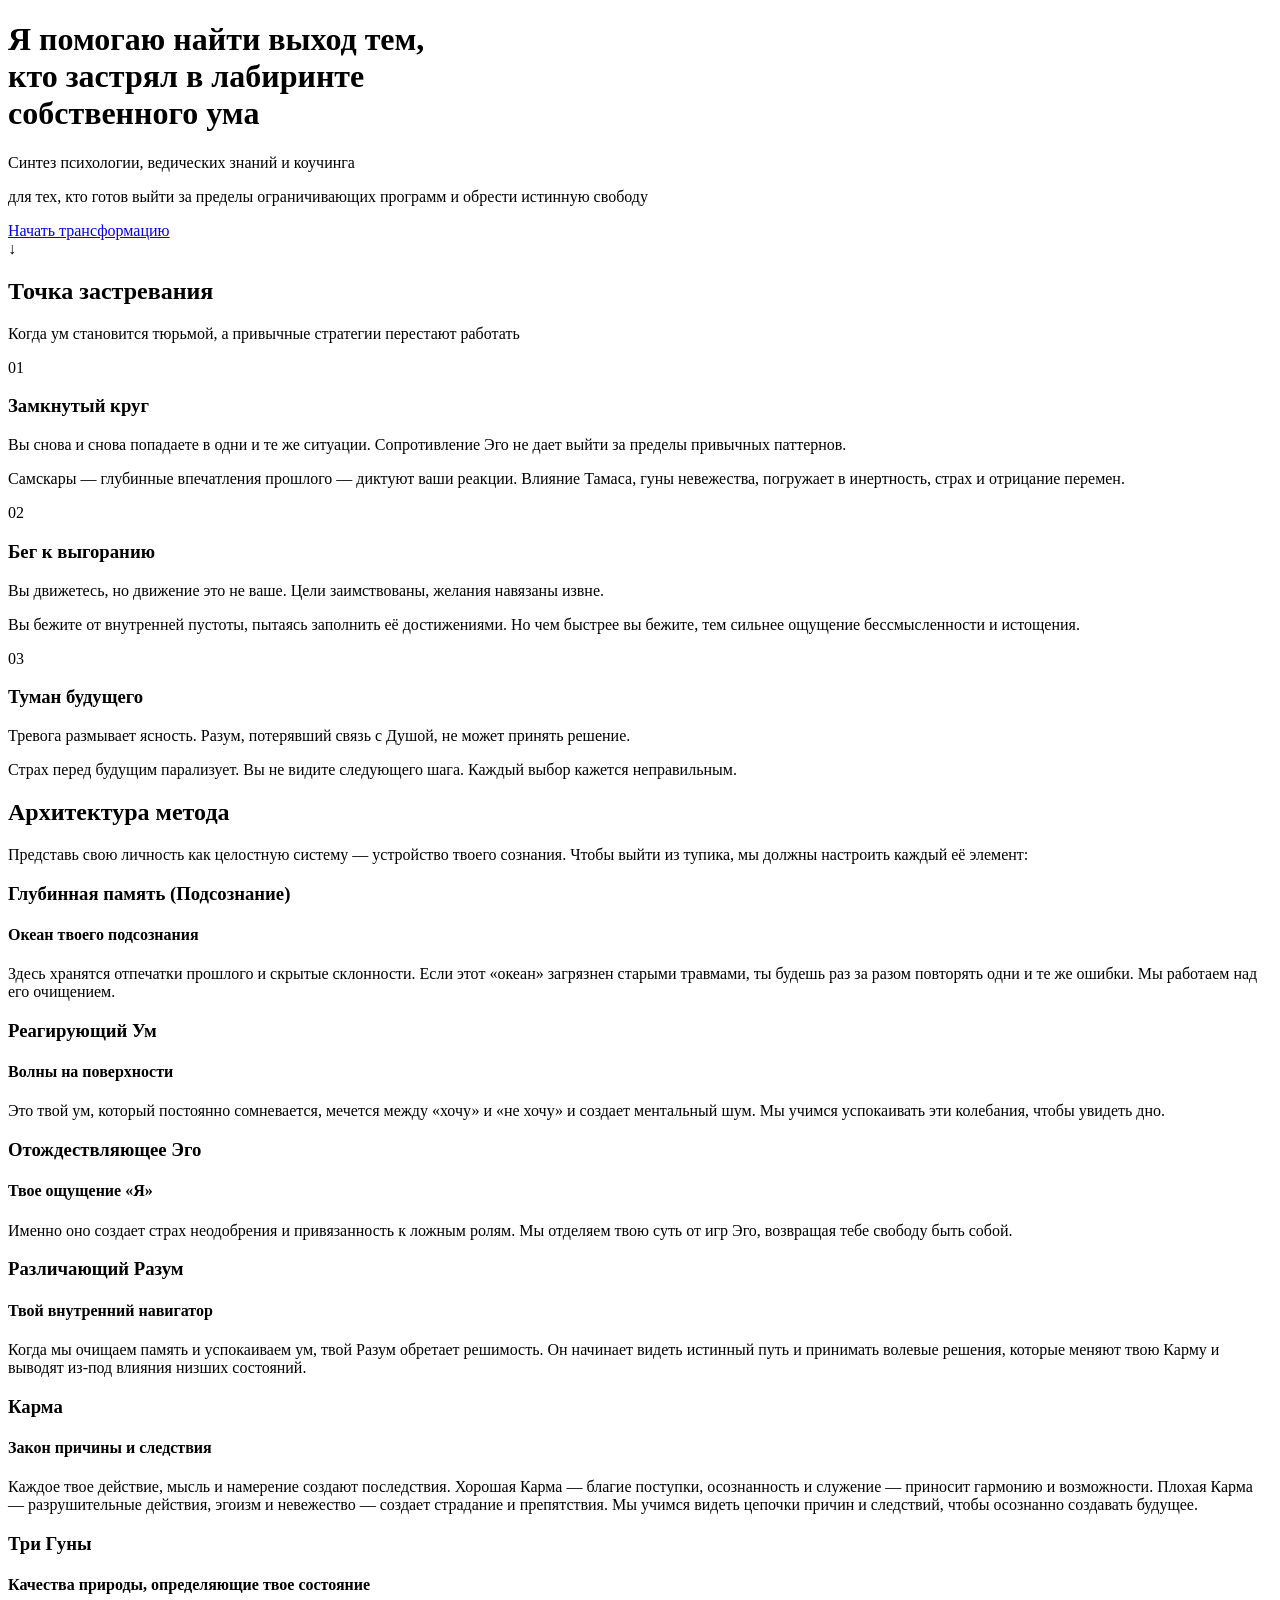
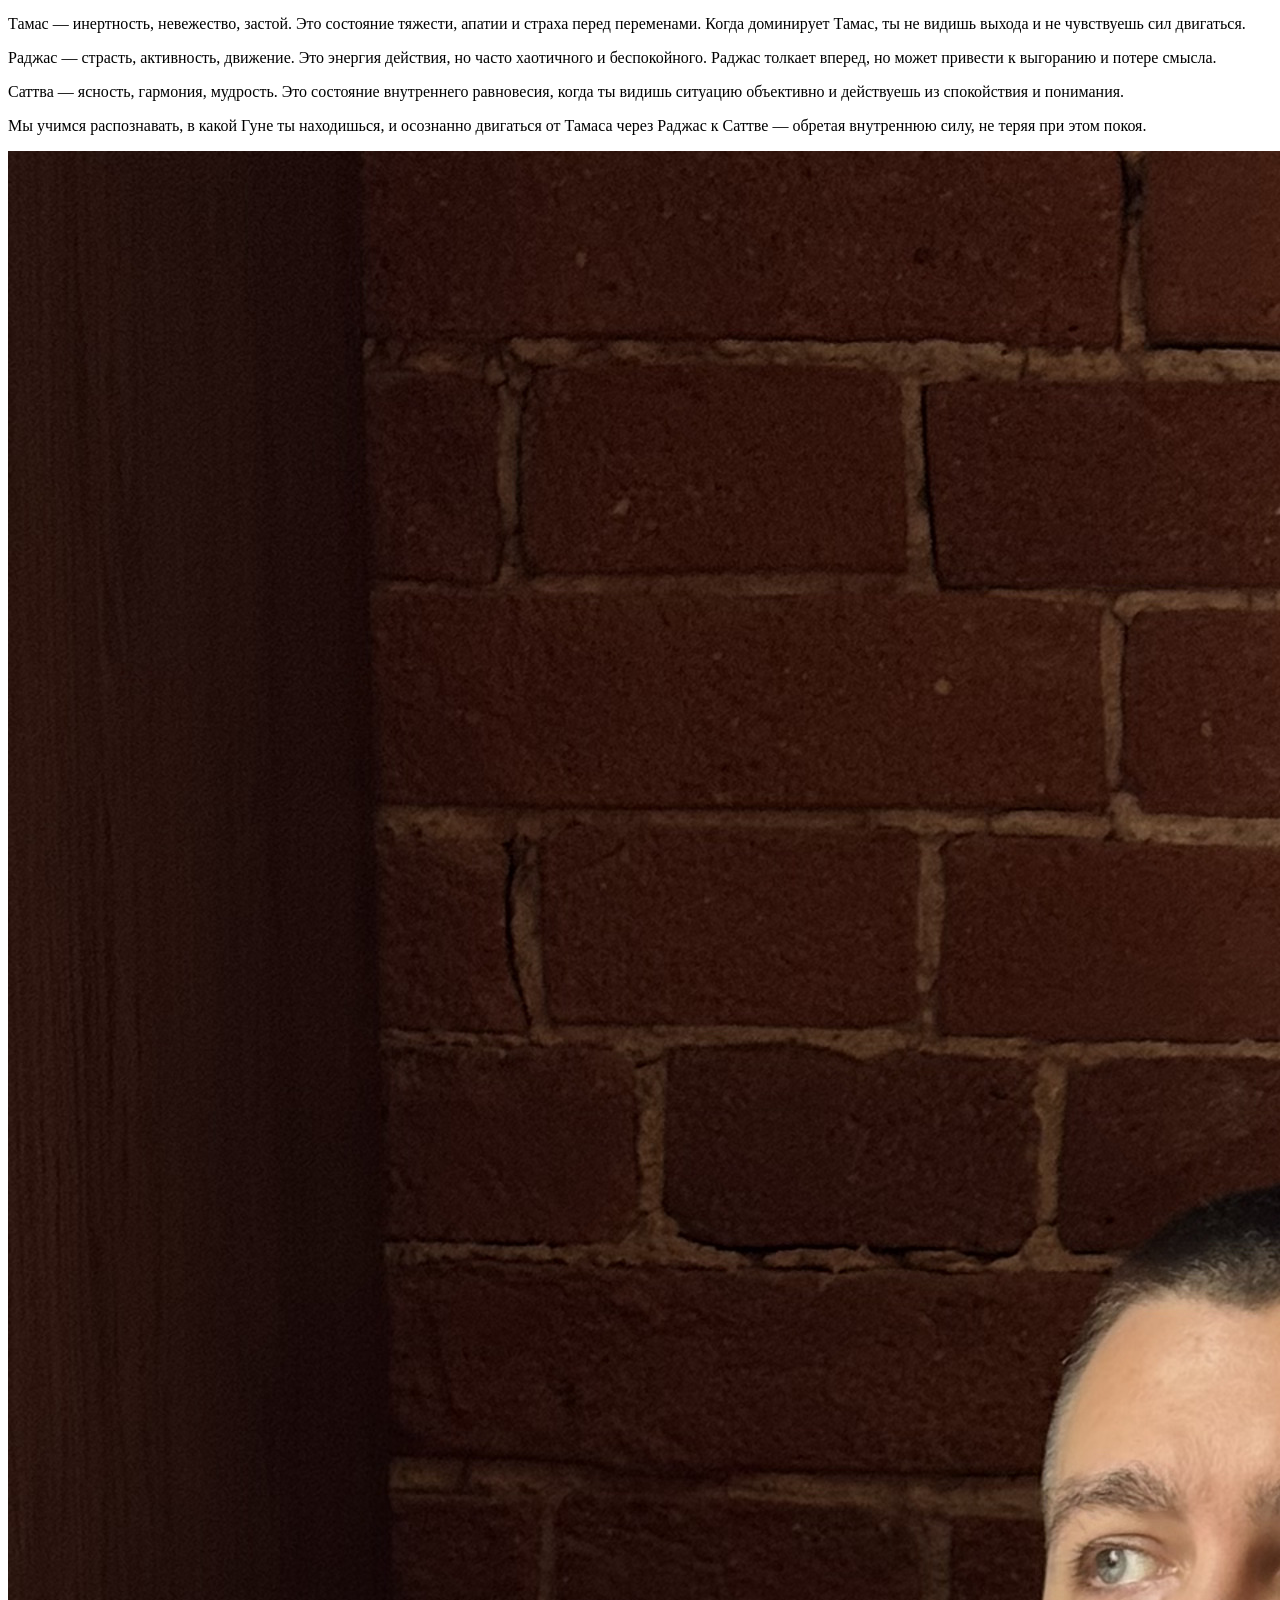
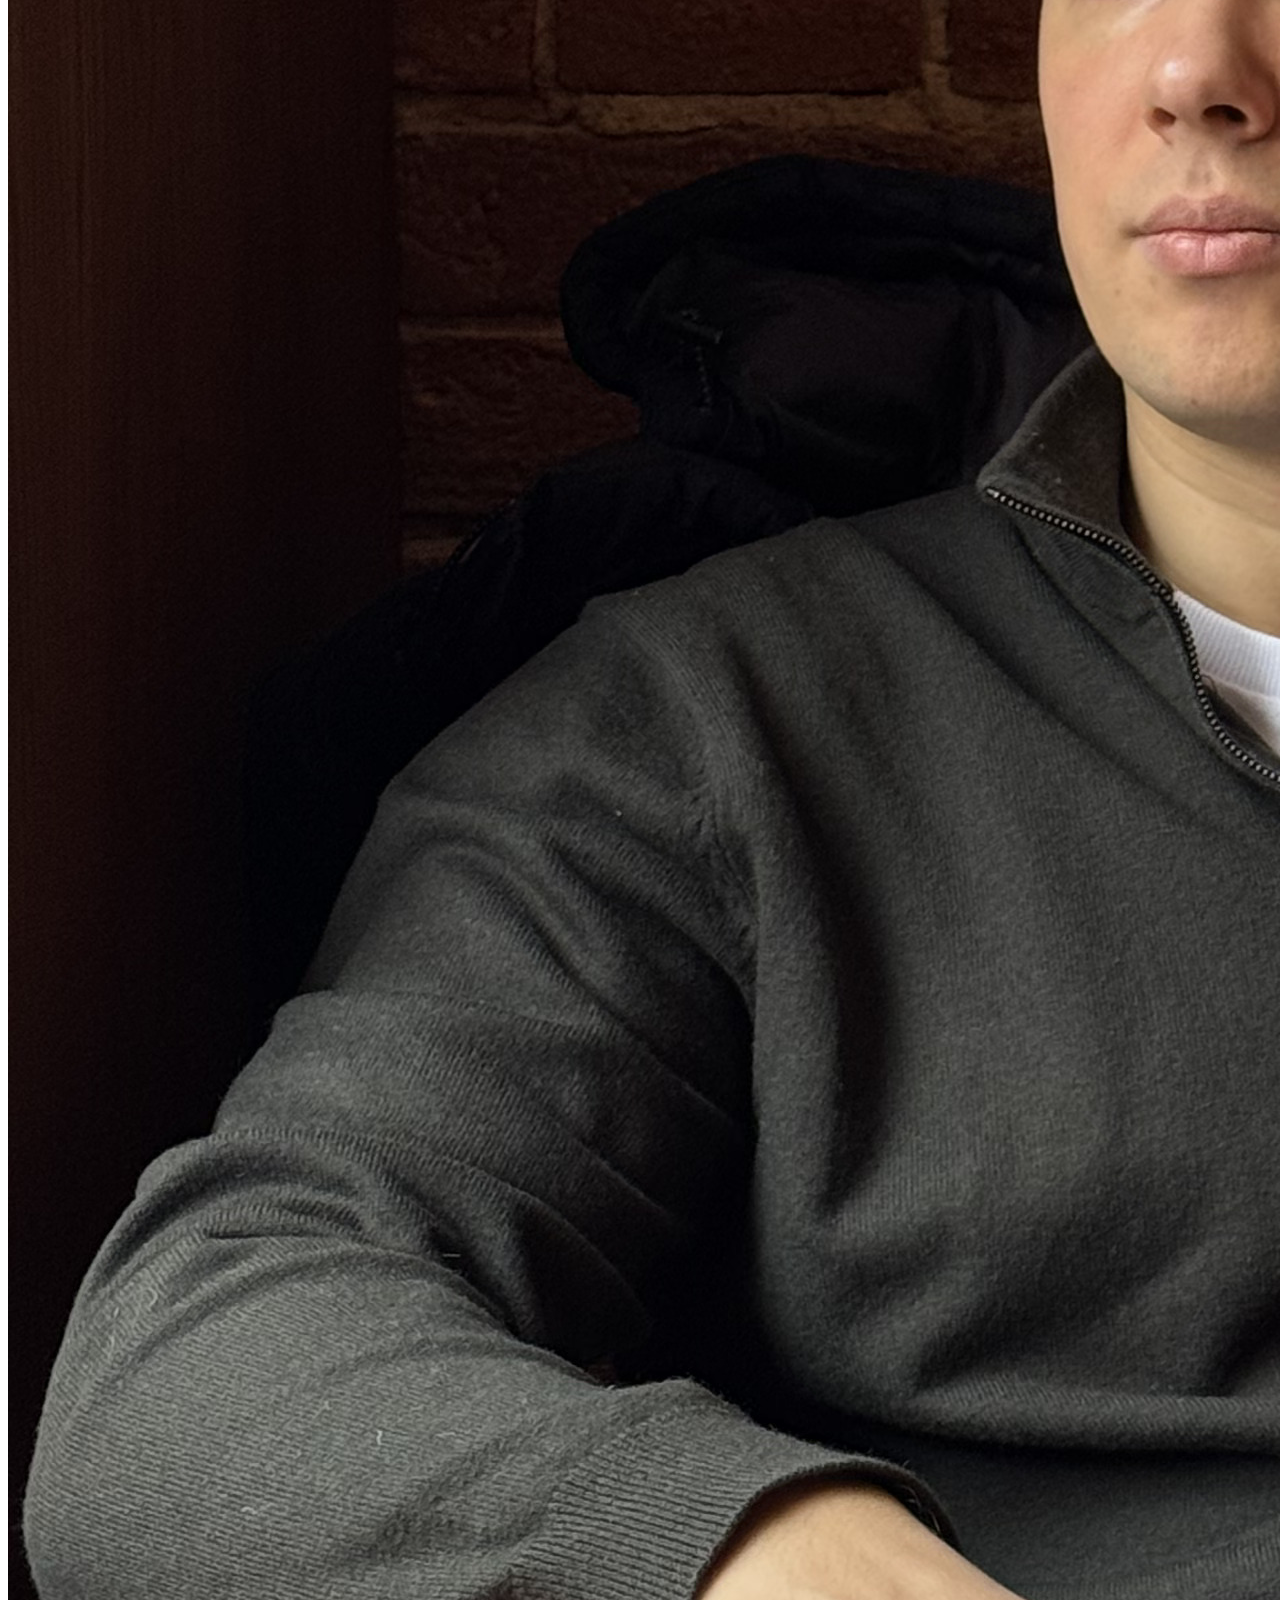
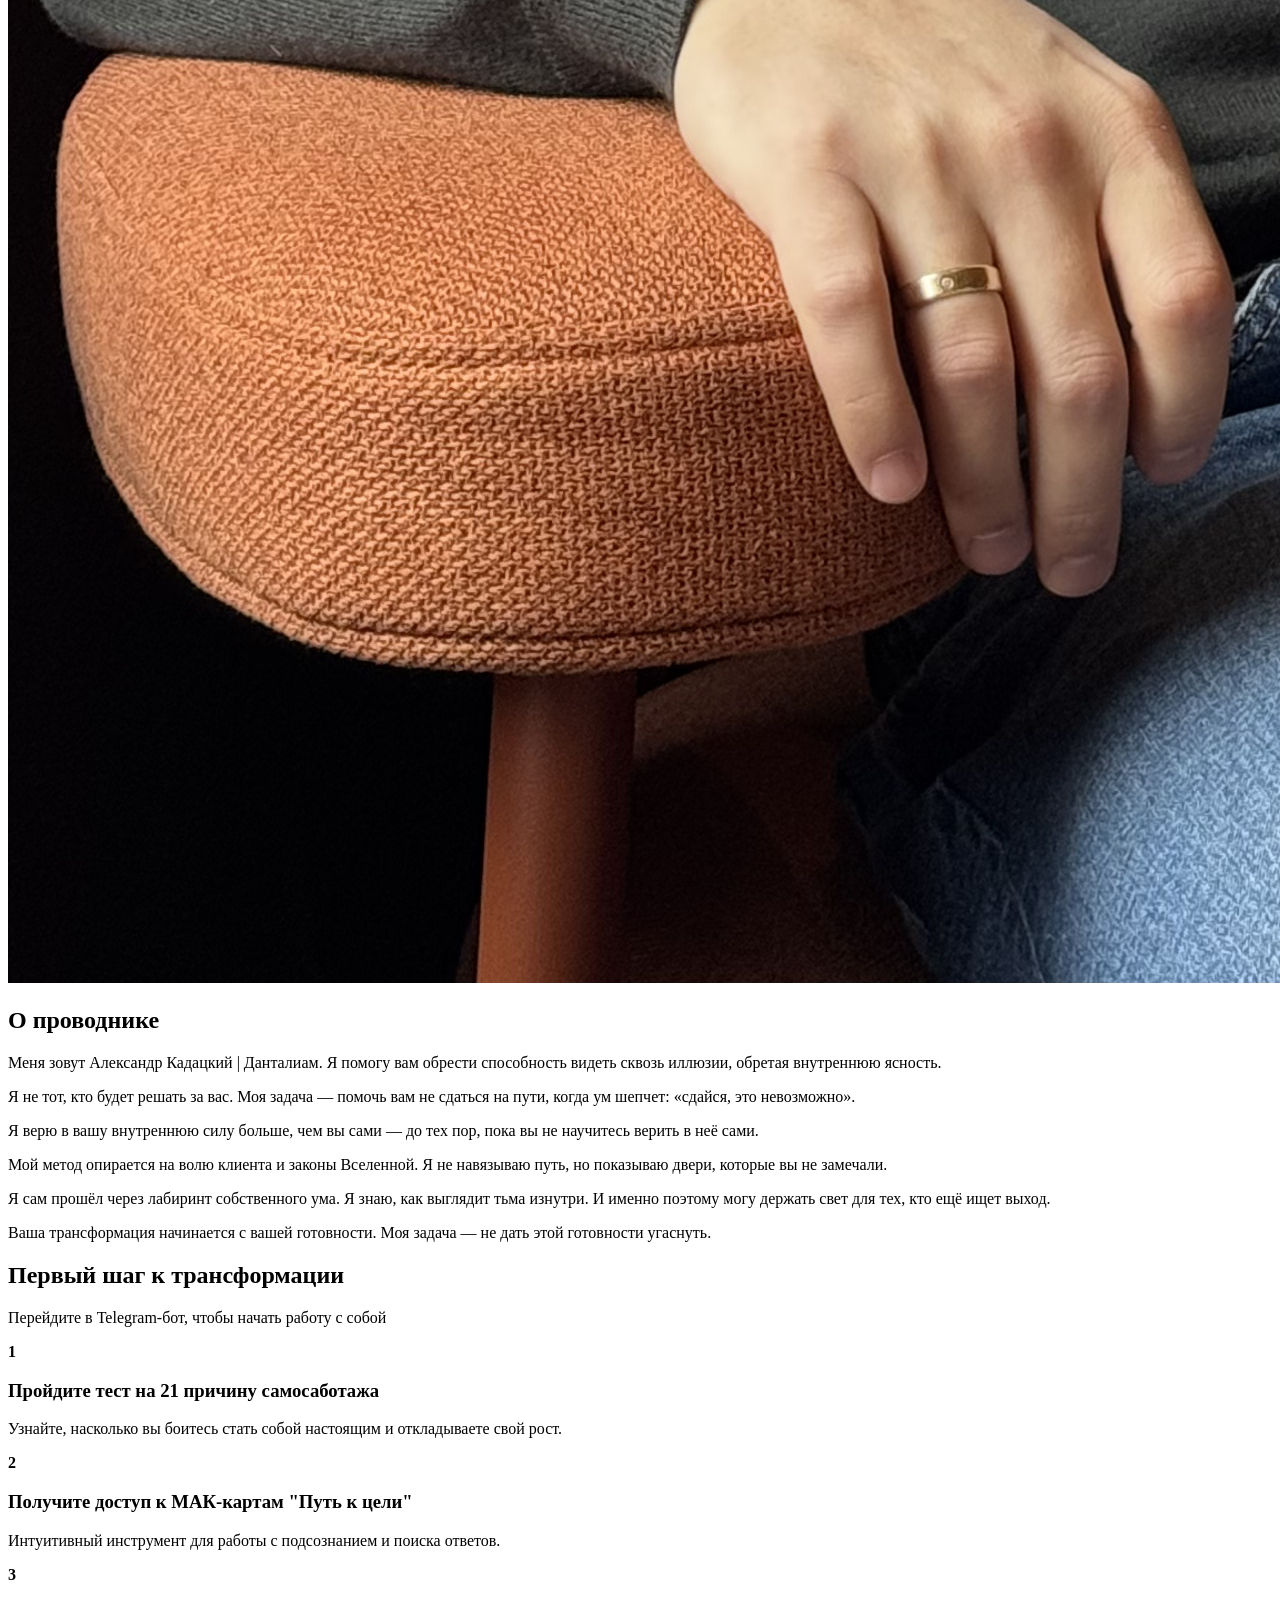
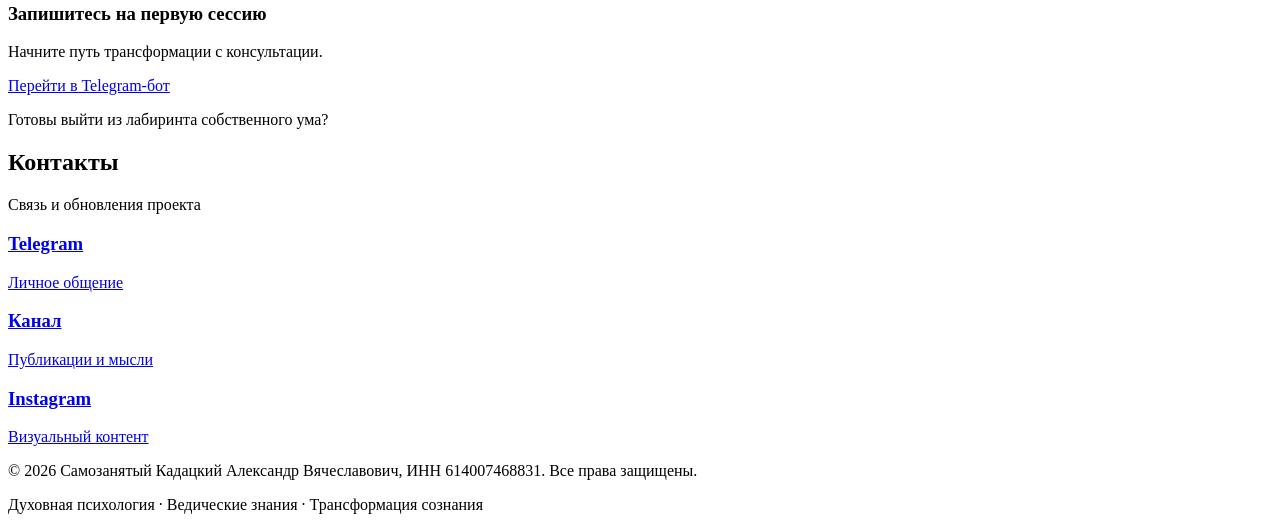
==== commit c042b11d: "Update index.html" ====
--- a/index.html
+++ b/index.html
@@ -1,11 +1,749 @@
 <!DOCTYPE html>
 <html lang="ru">
+
 <head>
-    <meta charset="UTF-8">
-    <title>Тест</title>
+<meta charset="UTF-8">
+<meta name="viewport" content="width=device-width, initial-scale=1.0">
+
+<title>Данталиам — Духовный психолог | Александр Кадацкий</title>
+
+<meta name="description" content="Помогаю найти выход тем, кто застрял в лабиринте собственного ума. Синтез психологии, коучинга и ведических знаний.">
+
+<link rel="stylesheet" href="style.css">
+
 </head>
-<body style="background:#111;color:white;font-family:Arial;text-align:center;padding-top:100px;">
-    <h1>Сайт работает!</h1>
-    <p>Если ты видишь этот текст — Cloudflare Pages работает нормально.</p>
+
+<body>
+
+
+<header class="hero">
+
+<div class="container hero-content">
+
+
+<h1>
+Я помогаю найти выход тем,<br>
+кто застрял в лабиринте<br>
+собственного ума
+</h1>
+
+
+<div class="divider"></div>
+
+
+<p class="subtitle">
+Синтез психологии, ведических знаний и коучинга
+</p>
+
+
+<p class="description">
+для тех, кто готов выйти за пределы ограничивающих программ
+и обрести истинную свободу
+</p>
+
+
+<a href="#cta" class="button">
+Начать трансформацию
+</a>
+
+
+<div class="arrow">
+↓
+</div>
+
+
+</div>
+
+</header>
+
+
+
+<section class="section">
+
+<div class="container">
+
+
+<div class="section-title">
+
+<h2>
+Точка застревания
+</h2>
+
+<div class="divider"></div>
+
+
+<p>
+Когда ум становится тюрьмой, а привычные стратегии перестают работать
+</p>
+
+</div>
+
+
+
+<div class="cards">
+
+
+<div class="card fade">
+
+<div class="number">
+01
+</div>
+
+<h3>
+Замкнутый круг
+</h3>
+
+
+<p>
+Вы снова и снова попадаете в одни и те же ситуации.
+Сопротивление <span>Эго</span> не дает выйти за пределы привычных паттернов.
+</p>
+
+
+<p class="small">
+<span>Самскары</span> — глубинные впечатления прошлого —
+диктуют ваши реакции.
+Влияние <span>Тамаса</span>, гуны невежества,
+погружает в инертность, страх и отрицание перемен.
+</p>
+
+
+</div>
+
+
+
+
+
+<div class="card fade">
+
+<div class="number">
+02
+</div>
+
+
+<h3>
+Бег к выгоранию
+</h3>
+
+
+<p>
+Вы движетесь, но движение это не ваше.
+Цели заимствованы, желания навязаны извне.
+</p>
+
+
+<p class="small">
+Вы бежите от внутренней пустоты, пытаясь заполнить её достижениями.
+Но чем быстрее вы бежите, тем сильнее ощущение бессмысленности
+и истощения.
+</p>
+
+
+</div>
+
+
+
+
+
+<div class="card fade">
+
+<div class="number">
+03
+</div>
+
+
+<h3>
+Туман будущего
+</h3>
+
+
+<p>
+Тревога размывает ясность.
+Разум, потерявший связь с Душой,
+не может принять решение.
+</p>
+
+
+<p class="small">
+Страх перед будущим парализует.
+Вы не видите следующего шага.
+Каждый выбор кажется неправильным.
+</p>
+
+
+</div>
+
+
+
+</div>
+
+
+</div>
+
+</section>
+<section class="section method-section">
+
+<div class="container">
+
+
+<div class="section-title">
+
+<h2>
+Архитектура метода
+</h2>
+
+<div class="divider"></div>
+
+
+<p>
+Представь свою личность как целостную систему —
+<span>устройство твоего сознания</span>.
+Чтобы выйти из тупика, мы должны настроить каждый её элемент:
+</p>
+
+</div>
+
+
+
+<div class="method-list">
+
+
+
+<div class="method-item fade">
+
+<h3>
+Глубинная память (Подсознание)
+</h3>
+
+<h4>
+Океан твоего подсознания
+</h4>
+
+
+<p>
+Здесь хранятся отпечатки прошлого и скрытые склонности.
+Если этот «океан» загрязнен старыми травмами,
+ты будешь раз за разом повторять одни и те же ошибки.
+Мы работаем над его очищением.
+</p>
+
+
+</div>
+
+
+
+
+<div class="method-item fade">
+
+<h3>
+Реагирующий Ум
+</h3>
+
+<h4>
+Волны на поверхности
+</h4>
+
+
+<p>
+Это твой ум, который постоянно сомневается,
+мечется между «хочу» и «не хочу»
+и создает ментальный шум.
+Мы учимся успокаивать эти колебания,
+чтобы увидеть дно.
+</p>
+
+
+</div>
+
+
+
+
+
+<div class="method-item fade">
+
+<h3>
+Отождествляющее Эго
+</h3>
+
+<h4>
+Твое ощущение «Я»
+</h4>
+
+
+<p>
+Именно оно создает страх неодобрения
+и привязанность к ложным ролям.
+Мы отделяем твою суть от игр Эго,
+возвращая тебе свободу быть собой.
+</p>
+
+
+</div>
+
+
+
+
+
+<div class="method-item fade">
+
+<h3>
+Различающий Разум
+</h3>
+
+<h4>
+Твой внутренний навигатор
+</h4>
+
+
+<p>
+Когда мы очищаем память и успокаиваем ум,
+твой Разум обретает решимость.
+Он начинает видеть истинный путь
+и принимать волевые решения,
+которые меняют твою Карму
+и выводят из-под влияния низших состояний.
+</p>
+
+
+</div>
+
+
+
+
+
+<div class="method-item fade">
+
+<h3>
+Карма
+</h3>
+
+<h4>
+Закон причины и следствия
+</h4>
+
+
+<p>
+Каждое твое действие, мысль и намерение
+создают последствия.
+
+Хорошая Карма — благие поступки,
+осознанность и служение — приносит гармонию
+и возможности.
+
+Плохая Карма — разрушительные действия,
+эгоизм и невежество — создает страдание
+и препятствия.
+
+Мы учимся видеть цепочки причин и следствий,
+чтобы осознанно создавать будущее.
+</p>
+
+
+</div>
+
+
+
+
+
+
+<div class="method-item fade">
+
+<h3>
+Три Гуны
+</h3>
+
+
+<h4>
+Качества природы, определяющие твое состояние
+</h4>
+
+
+
+<p>
+<span>Тамас</span> —
+инертность, невежество, застой.
+
+Это состояние тяжести, апатии и страха
+перед переменами.
+Когда доминирует Тамас,
+ты не видишь выхода
+и не чувствуешь сил двигаться.
+</p>
+
+
+
+<p>
+<span>Раджас</span> —
+страсть, активность, движение.
+
+Это энергия действия,
+но часто хаотичного и беспокойного.
+Раджас толкает вперед,
+но может привести к выгоранию
+и потере смысла.
+</p>
+
+
+
+<p>
+<span>Саттва</span> —
+ясность, гармония, мудрость.
+
+Это состояние внутреннего равновесия,
+когда ты видишь ситуацию объективно
+и действуешь из спокойствия
+и понимания.
+</p>
+
+
+
+<p>
+Мы учимся распознавать,
+в какой Гуне ты находишься,
+и осознанно двигаться
+от Тамаса через Раджас к Саттве —
+обретая внутреннюю силу,
+не теряя при этом покоя.
+</p>
+
+
+</div>
+
+
+
+</div>
+
+</div>
+
+</section>
+<section class="section">
+
+<div class="container about">
+
+
+<div class="about-image fade">
+
+<img src="images/IMG_9167.jpg" alt="Александр Кадацкий">
+
+</div>
+
+
+
+<div class="about-text fade">
+
+
+<h2>
+О проводнике
+</h2>
+
+
+<div class="divider left"></div>
+
+
+
+<p>
+Меня зовут 
+<span>Александр Кадацкий | Данталиам</span>.
+Я помогу вам обрести способность видеть сквозь иллюзии,
+обретая внутреннюю ясность.
+</p>
+
+
+
+<p>
+Я не тот, кто будет решать за вас.
+Моя задача — помочь вам не сдаться на пути,
+когда ум шепчет: «сдайся, это невозможно».
+</p>
+
+
+
+<p>
+Я верю в вашу внутреннюю силу больше,
+чем вы сами — до тех пор,
+пока вы не научитесь верить в неё сами.
+</p>
+
+
+
+<p>
+Мой метод опирается на
+<span>волю клиента</span>
+и
+<span>законы Вселенной</span>.
+
+Я не навязываю путь,
+но показываю двери,
+которые вы не замечали.
+</p>
+
+
+
+<p>
+Я сам прошёл через лабиринт собственного ума.
+Я знаю, как выглядит тьма изнутри.
+И именно поэтому могу держать свет
+для тех, кто ещё ищет выход.
+</p>
+
+
+
+<p class="quote">
+Ваша трансформация начинается
+с вашей готовности.
+Моя задача — не дать этой готовности угаснуть.
+</p>
+
+
+
+</div>
+
+
+</div>
+
+</section>
+
+
+
+
+
+<section class="section cta" id="cta">
+
+
+<div class="container center fade">
+
+
+<h2>
+Первый шаг к трансформации
+</h2>
+
+
+<div class="divider"></div>
+
+
+<p class="subtitle">
+Перейдите в Telegram-бот,
+чтобы начать работу с собой
+</p>
+
+
+
+<div class="steps">
+
+
+
+<div class="step">
+
+<strong>1</strong>
+
+<div>
+
+<h3>
+Пройдите тест на 21 причину самосаботажа
+</h3>
+
+<p>
+Узнайте, насколько вы боитесь стать собой настоящим
+и откладываете свой рост.
+</p>
+
+</div>
+
+</div>
+
+
+
+
+<div class="step">
+
+<strong>2</strong>
+
+<div>
+
+<h3>
+Получите доступ к МАК-картам "Путь к цели"
+</h3>
+
+<p>
+Интуитивный инструмент для работы
+с подсознанием и поиска ответов.
+</p>
+
+</div>
+
+</div>
+
+
+
+
+<div class="step">
+
+<strong>3</strong>
+
+<div>
+
+<h3>
+Запишитесь на первую сессию
+</h3>
+
+<p>
+Начните путь трансформации
+с консультации.
+</p>
+
+</div>
+
+</div>
+
+
+
+</div>
+
+
+
+
+<a href="https://t.me/dantaliam_bot"
+target="_blank"
+class="button">
+
+Перейти в Telegram-бот
+
+</a>
+
+
+
+<p class="small">
+Готовы выйти из лабиринта собственного ума?
+</p>
+
+
+</div>
+
+
+</section>
+
+
+
+
+
+
+
+<section class="section contacts">
+
+
+<div class="container center fade">
+
+
+<h2>
+Контакты
+</h2>
+
+
+<div class="divider"></div>
+
+
+<p class="subtitle">
+Связь и обновления проекта
+</p>
+
+
+
+
+<div class="cards contact-cards">
+
+
+
+<a href="https://t.me/dantaliam2"
+target="_blank"
+class="card">
+
+<h3>
+Telegram
+</h3>
+
+<p>
+Личное общение
+</p>
+
+</a>
+
+
+
+
+<a href="https://t.me/dantaliam_ch"
+target="_blank"
+class="card">
+
+<h3>
+Канал
+</h3>
+
+<p>
+Публикации и мысли
+</p>
+
+</a>
+
+
+
+
+<a href="https://www.instagram.com/dantaliam"
+target="_blank"
+class="card">
+
+<h3>
+Instagram
+</h3>
+
+<p>
+Визуальный контент
+</p>
+
+</a>
+
+
+
+</div>
+
+
+</div>
+
+
+</section>
+
+
+
+
+
+
+<footer>
+
+<div class="container center">
+
+
+<p>
+© 2026 Самозанятый Кадацкий Александр Вячеславович,
+ИНН 614007468831.
+Все права защищены.
+</p>
+
+
+<p class="small">
+Духовная психология · Ведические знания · Трансформация сознания
+</p>
+
+
+</div>
+
+</footer>
+
+
+
+
+
+<script src="script.js"></script>
+
+
 </body>
+
 </html>
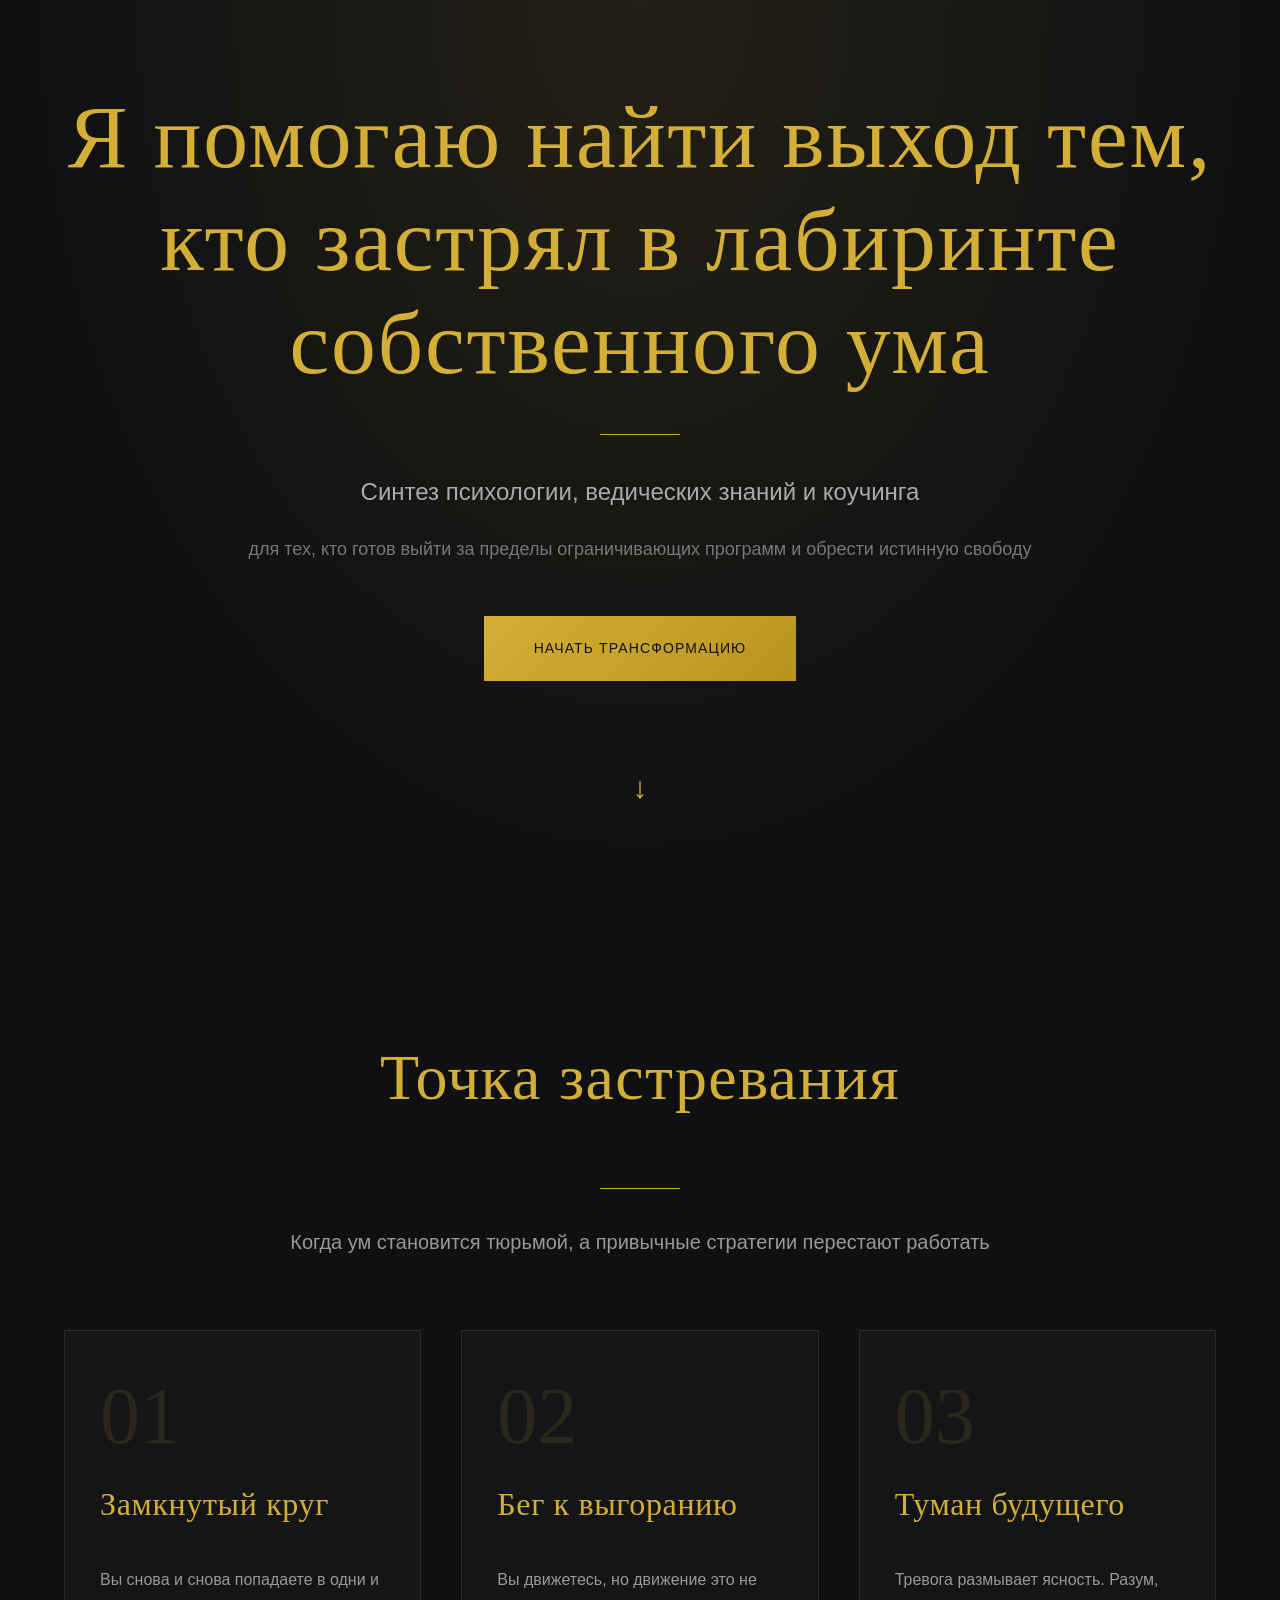
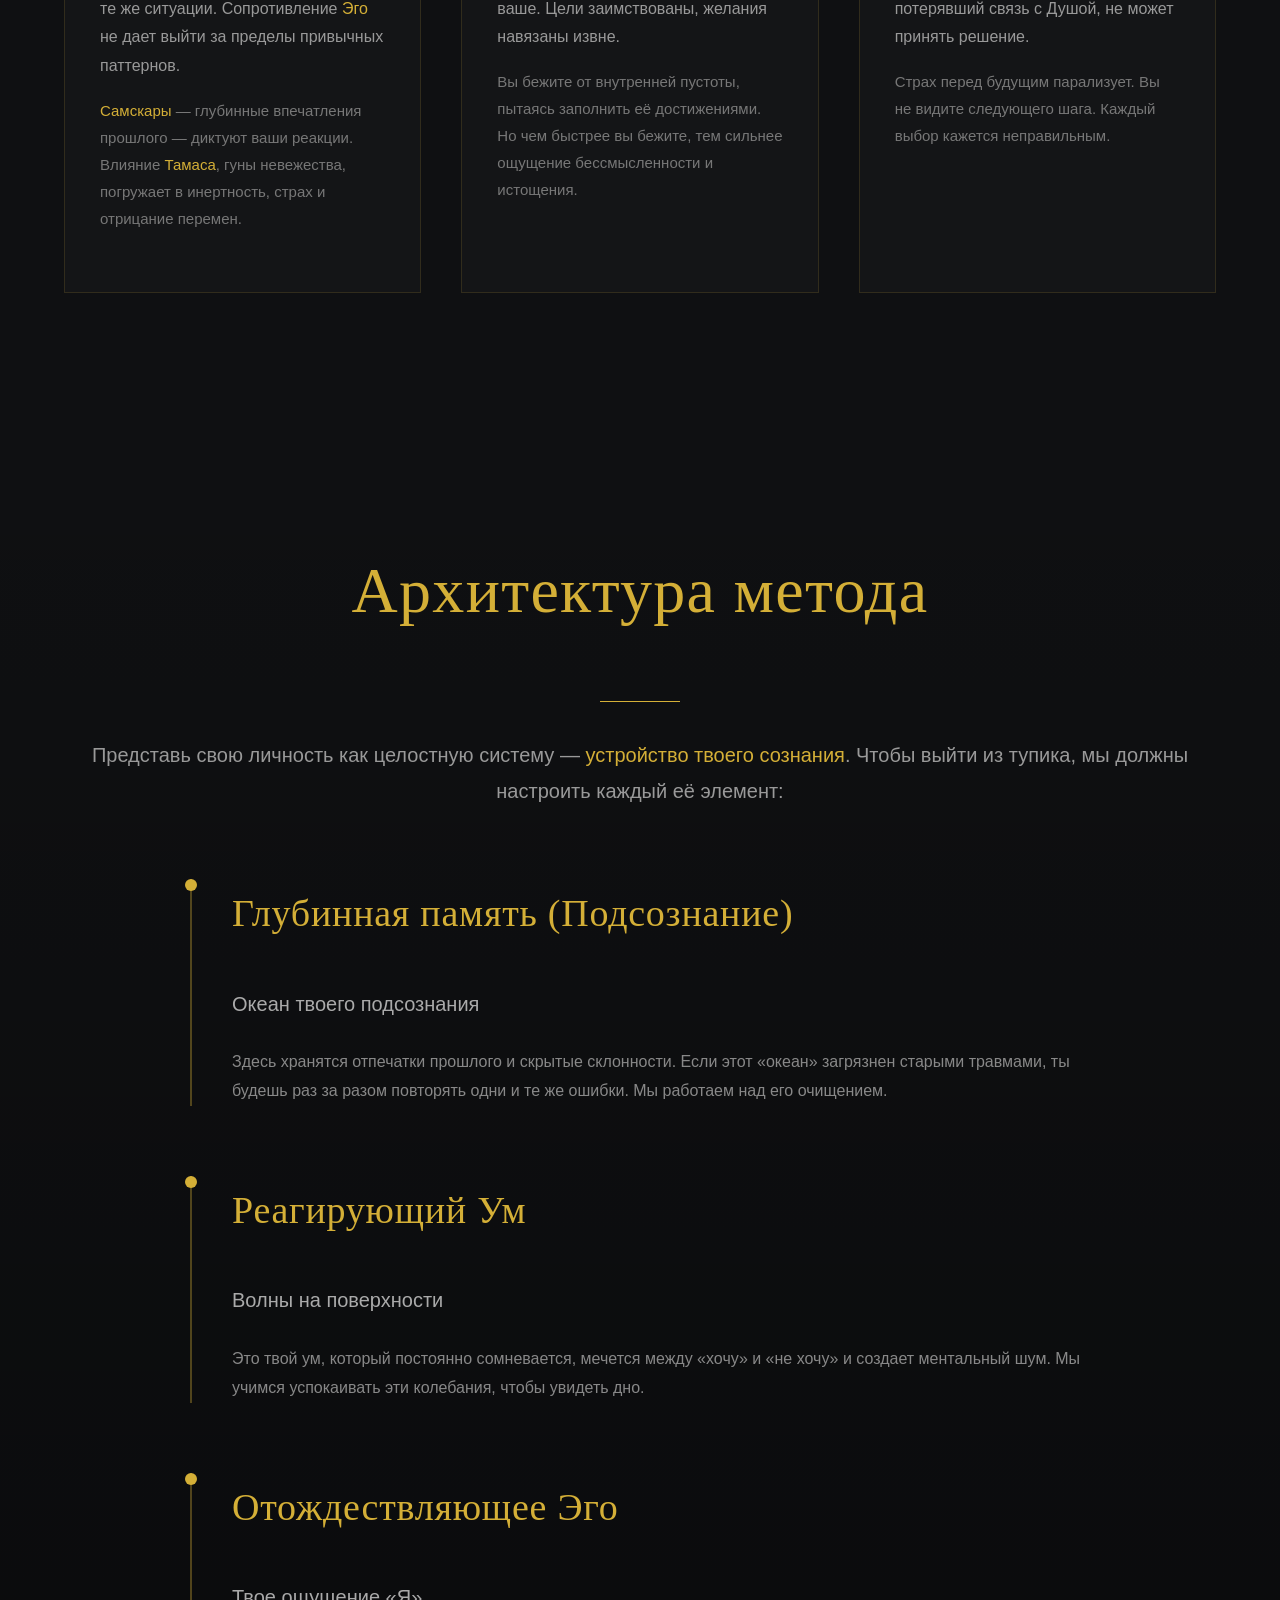
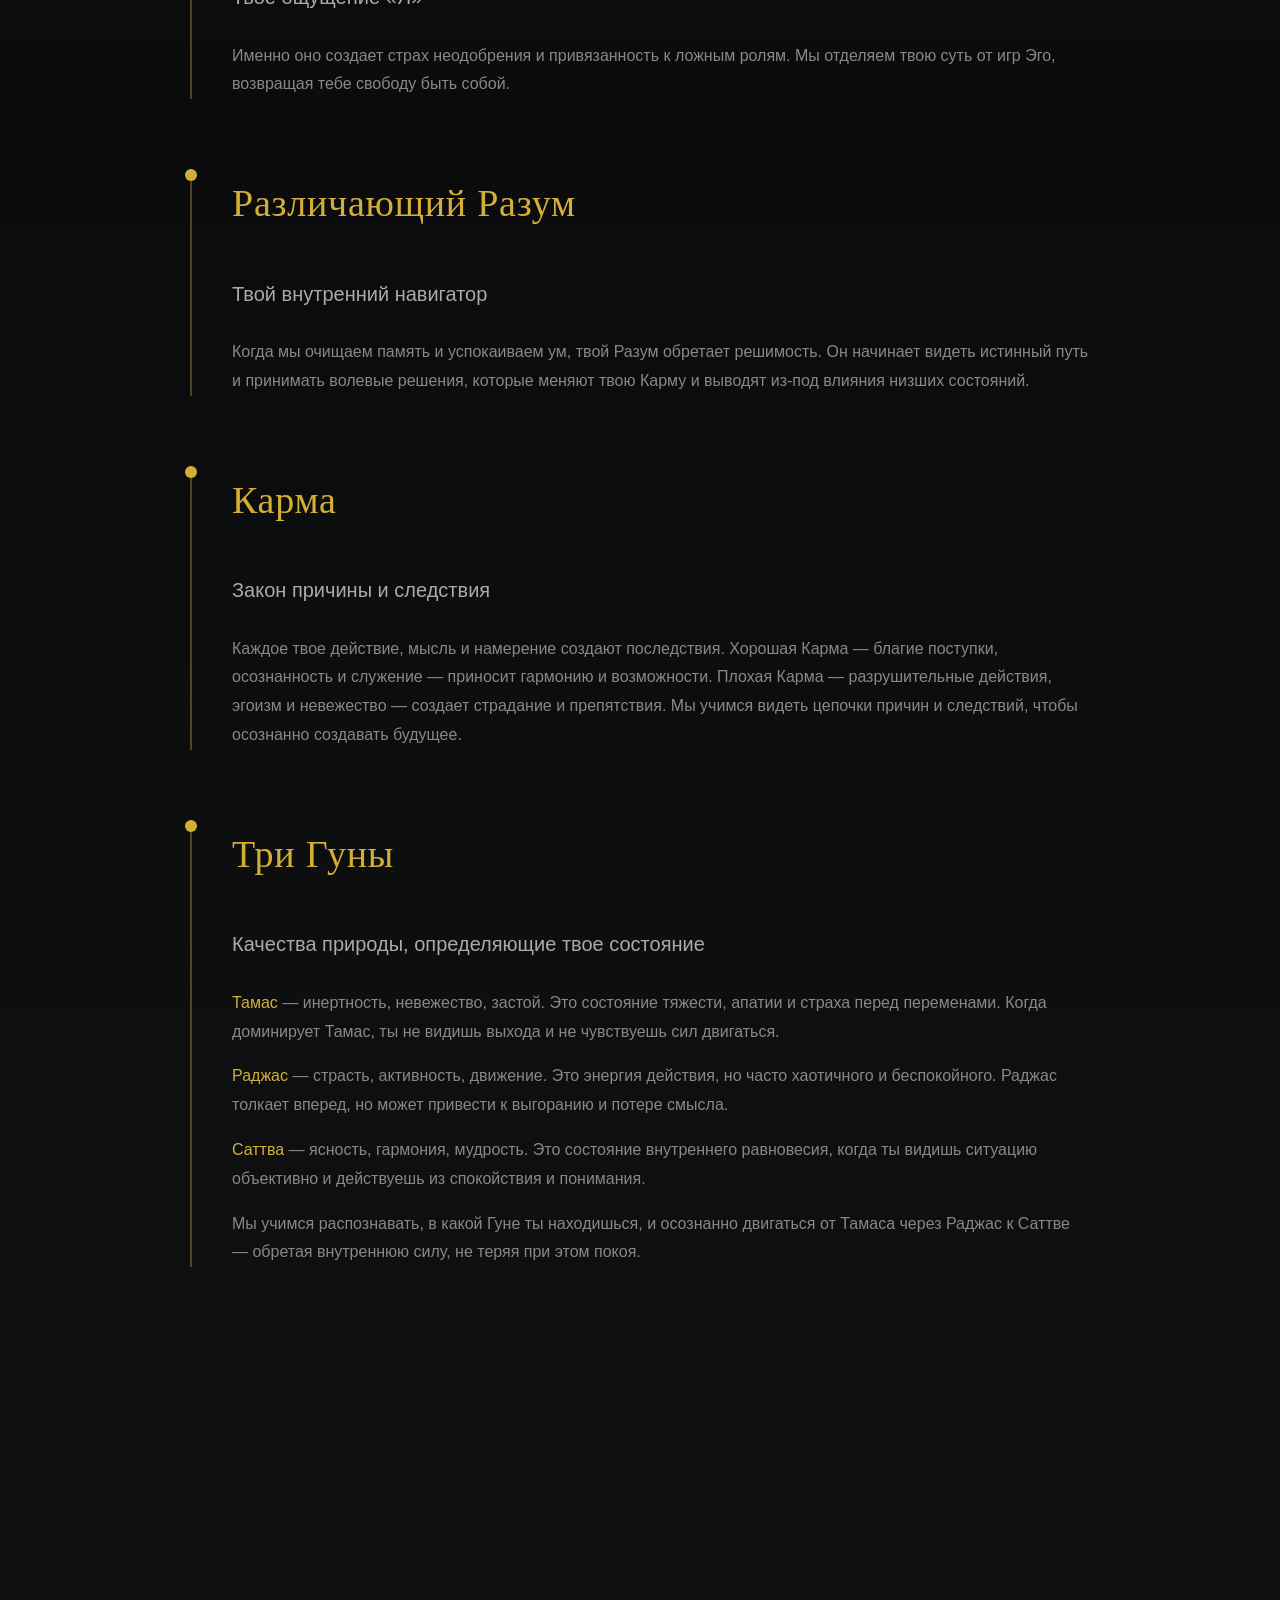
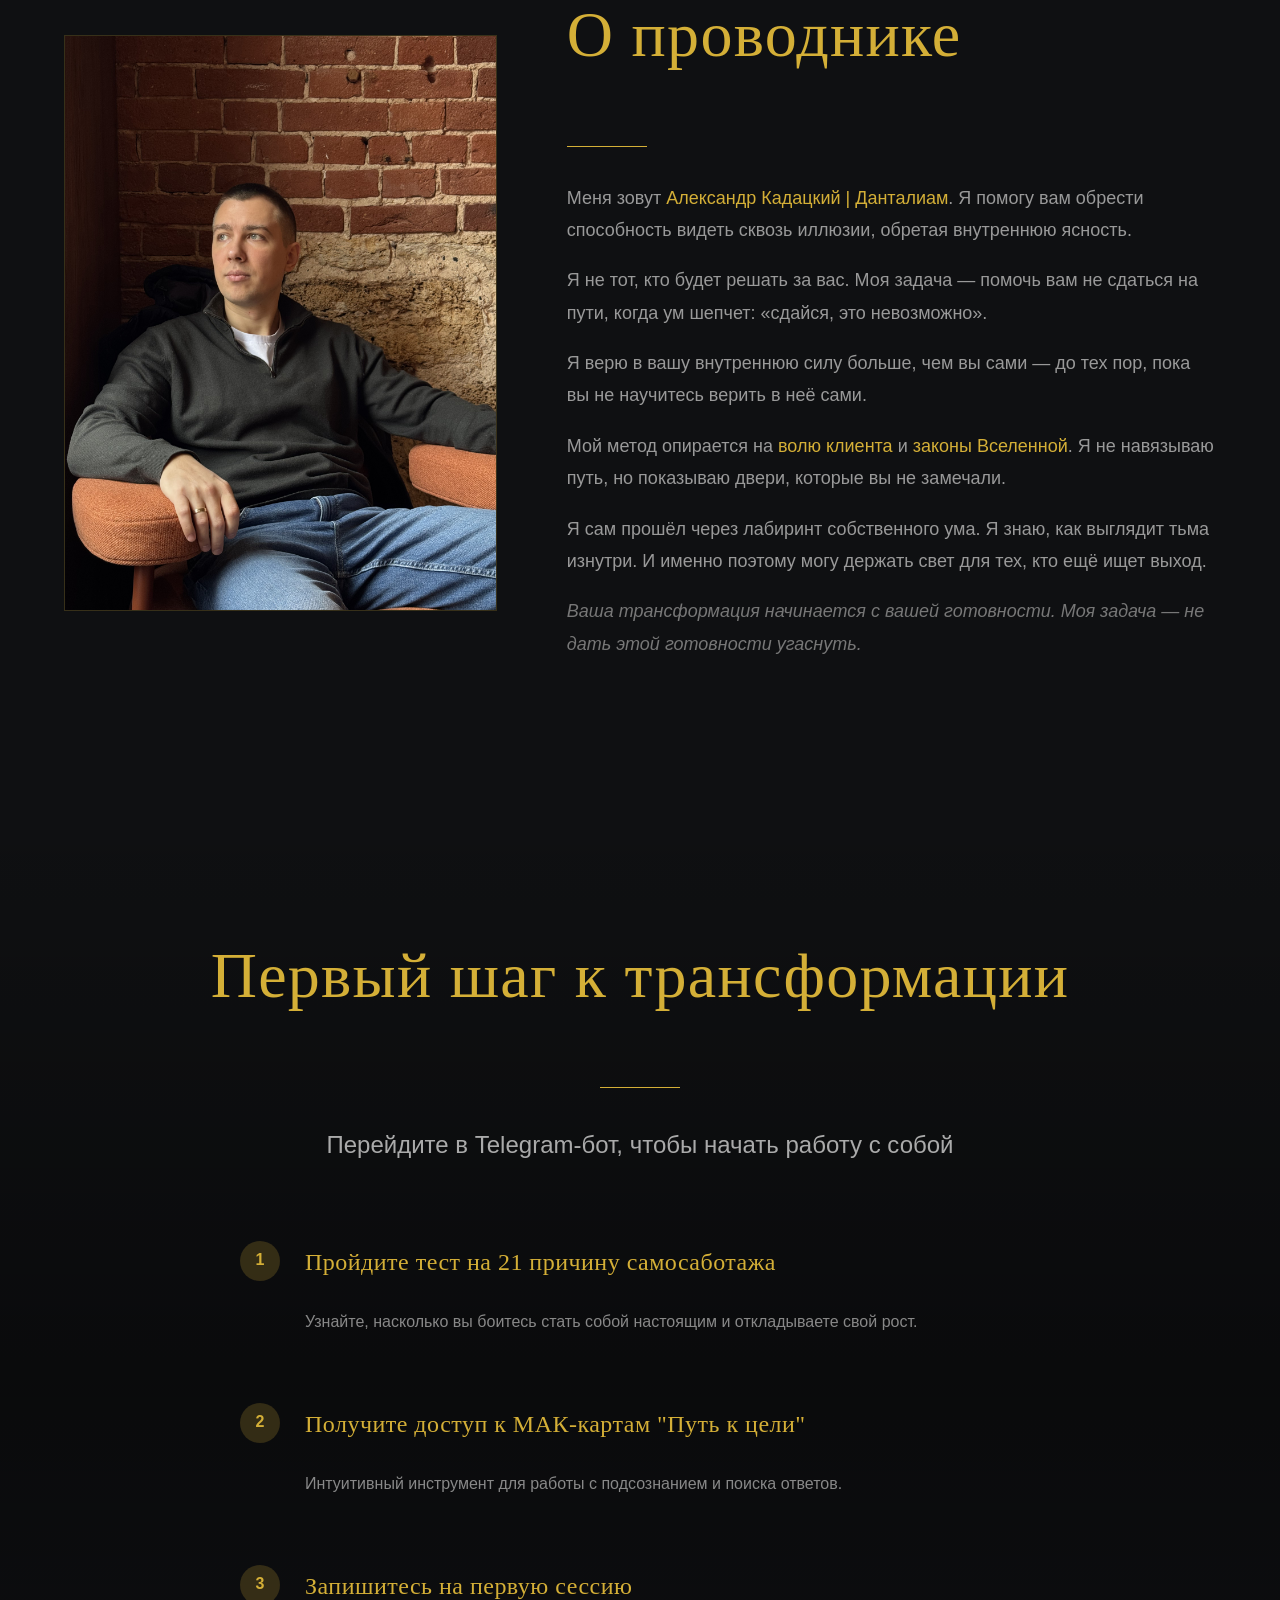
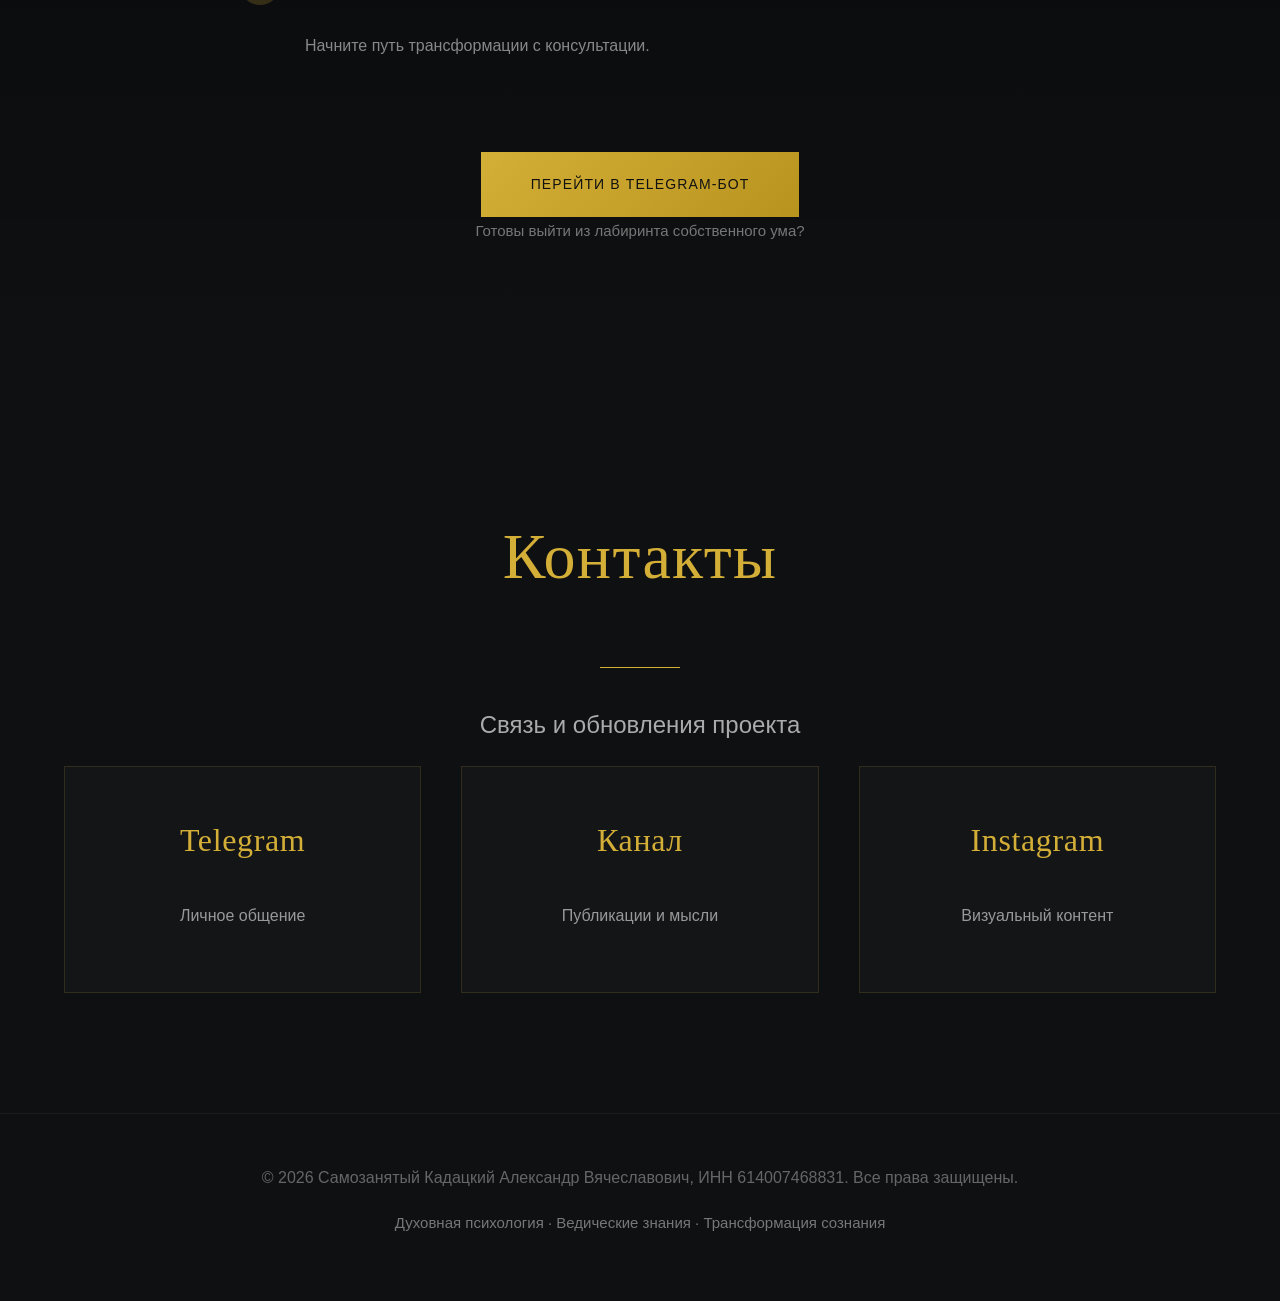
==== commit 02646a43: "Update index.html" ====
--- a/index.html
+++ b/index.html
@@ -3,7 +3,7 @@
 
 <head>
 <meta charset="UTF-8">
-<meta name="viewport" content="width=device-width, initial-scale=1.0">
+<meta name="viewport" content="width=device-width, initial-scale=1.0, viewport-fit=cover">
 
 <title>Данталиам — Духовный психолог | Александр Кадацкий</title>
 
--- a/style.css
+++ b/style.css
@@ -0,0 +1,840 @@
+/* ==========================
+   BASE
+========================== */
+
+:root {
+    --bg: #0f1012;
+    --gold: #d4af37;
+    --text: #e8e8e8;
+    --gray: #9a9a9a;
+    --dark-gray: #666;
+}
+
+
+* {
+    box-sizing: border-box;
+}
+
+
+html {
+    scroll-behavior: smooth;
+}
+
+
+body {
+
+    margin: 0;
+    padding: 0;
+
+    background: var(--bg);
+    color: var(--text);
+
+    font-family: Arial, Helvetica, sans-serif;
+
+    line-height: 1.8;
+
+}
+
+
+
+h1,
+h2,
+h3 {
+
+    font-family: Georgia, "Times New Roman", serif;
+
+    font-weight: 300;
+
+    letter-spacing: 0.02em;
+
+    margin-top: 0;
+
+}
+
+
+p {
+    margin-top: 0;
+}
+
+
+a {
+    color: inherit;
+    text-decoration: none;
+}
+
+
+
+
+.container {
+
+    width: 100%;
+
+    max-width: 1200px;
+
+    margin: 0 auto;
+
+    padding-left: 24px;
+
+    padding-right: 24px;
+
+}
+
+
+
+
+.center {
+    text-align: center;
+}
+
+
+
+
+.gold,
+span {
+
+    color: var(--gold);
+
+}
+
+
+
+
+/* ==========================
+   HERO
+========================== */
+
+
+.hero {
+
+    min-height: 100vh;
+
+    display: flex;
+
+    align-items: center;
+
+    justify-content: center;
+
+    text-align: center;
+
+    padding: 80px 20px;
+
+
+    background:
+
+    radial-gradient(
+    ellipse at top center,
+    rgba(212,175,55,.10),
+    transparent 70%
+    );
+
+}
+
+
+
+.hero h1 {
+
+    font-size: clamp(42px, 7vw, 92px);
+
+    line-height: 1.15;
+
+    color: var(--gold);
+
+    margin-bottom: 40px;
+
+}
+
+
+
+
+.subtitle {
+
+    font-size: 24px;
+
+    color: #aaa;
+
+    margin-bottom: 20px;
+
+}
+
+
+
+.description {
+
+    font-size: 18px;
+
+    color: #777;
+
+    margin-bottom: 50px;
+
+}
+
+
+
+
+.divider {
+
+    width: 80px;
+
+    height: 1px;
+
+    background: var(--gold);
+
+    margin: 0 auto 35px;
+
+}
+
+
+.divider.left {
+
+    margin-left:0;
+
+}
+
+
+
+
+.button {
+
+    display:inline-block;
+
+    padding:20px 50px;
+
+    background:
+
+    linear-gradient(
+    135deg,
+    #d4af37,
+    #b8941f
+    );
+
+
+    color:#111;
+
+    text-transform:uppercase;
+
+    letter-spacing:.08em;
+
+    font-size:14px;
+
+    transition:.3s;
+
+}
+
+
+
+.button:hover {
+
+    transform:translateY(-4px);
+
+    box-shadow:
+    0 15px 40px rgba(212,175,55,.35);
+
+}
+
+
+
+
+.arrow {
+
+    margin-top:80px;
+
+    font-size:30px;
+
+    color:var(--gold);
+
+}
+
+
+
+
+
+/* ==========================
+ SECTIONS
+========================== */
+
+
+.section {
+
+    padding:120px 0;
+
+}
+
+
+
+.section-title {
+
+    text-align:center;
+
+    margin-bottom:70px;
+
+}
+
+
+
+.section-title h2,
+.section h2 {
+
+    font-size:clamp(38px,5vw,70px);
+
+    color:var(--gold);
+
+}
+
+
+
+.section-title p {
+
+    color:#999;
+
+    font-size:20px;
+
+}
+
+
+
+
+/* ==========================
+ CARDS
+========================== */
+
+
+.cards {
+
+    display:grid;
+
+    grid-template-columns:repeat(3,1fr);
+
+    gap:40px;
+
+}
+
+
+
+
+.card {
+
+    background:
+    rgba(255,255,255,.02);
+
+
+    border:
+
+    1px solid
+
+    rgba(212,175,55,.15);
+
+
+    padding:45px 35px;
+
+
+    transition:.4s;
+
+}
+
+
+
+.card:hover {
+
+    transform:translateY(-8px);
+
+    border-color:
+    rgba(212,175,55,.5);
+
+}
+
+
+
+
+.card h3 {
+
+    color:var(--gold);
+
+    font-size:32px;
+
+}
+
+
+
+.card p {
+
+    color:#999;
+
+}
+
+
+
+.card .small,
+.small {
+
+    font-size:15px;
+
+    color:#777;
+
+}
+
+
+
+.number {
+
+    font-family:Georgia,serif;
+
+    font-size:80px;
+
+    color:
+
+    rgba(212,175,55,.12);
+
+    line-height:1;
+
+    margin-bottom:20px;
+
+}
+
+
+
+
+
+/* ==========================
+ METHOD
+========================== */
+
+
+.method-section {
+
+    background:
+
+    linear-gradient(
+    transparent,
+    rgba(0,0,0,.3),
+    transparent
+    );
+
+}
+
+
+
+.method-list {
+
+    max-width:900px;
+
+    margin:auto;
+
+}
+
+
+
+.method-item {
+
+    border-left:
+
+    2px solid
+
+    rgba(212,175,55,.35);
+
+
+    padding-left:40px;
+
+    margin-bottom:70px;
+
+    position:relative;
+
+}
+
+
+
+.method-item:before {
+
+    content:"";
+
+    position:absolute;
+
+    left:-7px;
+
+    top:0;
+
+    width:12px;
+
+    height:12px;
+
+    border-radius:50%;
+
+    background:var(--gold);
+
+}
+
+
+
+.method-item h3 {
+
+    color:var(--gold);
+
+    font-size:38px;
+
+}
+
+
+
+.method-item h4 {
+
+    color:#aaa;
+
+    font-size:20px;
+
+    font-weight:normal;
+
+}
+
+
+
+.method-item p {
+
+    color:#888;
+
+}
+
+
+
+
+/* ==========================
+ ABOUT
+========================== */
+
+
+.about {
+
+    display:grid;
+
+    grid-template-columns:1fr 1.5fr;
+
+    gap:70px;
+
+    align-items:center;
+
+}
+
+
+
+.about-image img {
+
+    width:100%;
+
+    border:
+
+    1px solid
+
+    rgba(212,175,55,.2);
+
+}
+
+
+
+.about-text p {
+
+    color:#999;
+
+    font-size:18px;
+
+}
+
+
+
+.quote {
+
+    font-style:italic;
+
+    color:#777!important;
+
+}
+
+
+
+
+
+/* ==========================
+ CTA
+========================== */
+
+
+.cta {
+
+    background:
+
+    linear-gradient(
+    transparent,
+    rgba(0,0,0,.35),
+    transparent
+    );
+
+}
+
+
+
+.steps {
+
+    margin:50px auto;
+
+    max-width:800px;
+
+}
+
+
+
+.step {
+
+    display:flex;
+
+    gap:25px;
+
+    text-align:left;
+
+    padding:25px 0;
+
+}
+
+
+
+.step strong {
+
+    width:40px;
+
+    height:40px;
+
+    display:flex;
+
+    align-items:center;
+
+    justify-content:center;
+
+    border-radius:50%;
+
+    background:
+
+    rgba(212,175,55,.2);
+
+    color:var(--gold);
+
+    flex-shrink:0;
+
+}
+
+
+
+.step h3 {
+
+    color:var(--gold);
+
+    font-size:24px;
+
+}
+
+
+
+.step p {
+
+    color:#888;
+
+}
+
+
+
+
+
+/* ==========================
+ CONTACTS FOOTER
+========================== */
+
+
+.contact-cards {
+
+    grid-template-columns:repeat(3,1fr);
+
+}
+
+
+
+footer {
+
+    padding:50px 0;
+
+    border-top:
+
+    1px solid
+
+    rgba(255,255,255,.05);
+
+}
+
+
+
+footer p {
+
+    color:#666;
+
+}
+
+
+
+
+/* ==========================
+ ANIMATION
+========================== */
+
+
+.fade {
+
+    opacity:0;
+
+    transform:translateY(40px);
+
+    transition:
+
+    .8s ease;
+
+}
+
+
+.fade.visible {
+
+    opacity:1;
+
+    transform:none;
+
+}
+
+
+
+
+
+/* ==========================
+ MOBILE
+========================== */
+
+
+@media(max-width:768px){
+
+
+.container {
+
+    padding-left:18px;
+
+    padding-right:18px;
+
+}
+
+
+
+.section {
+
+    padding:70px 0;
+
+}
+
+
+
+.hero h1 {
+
+    font-size:38px;
+
+}
+
+
+
+.subtitle {
+
+    font-size:18px;
+
+}
+
+
+
+.description {
+
+    font-size:16px;
+
+}
+
+
+
+.button {
+
+    padding:18px 35px;
+
+}
+
+
+
+.cards,
+.contact-cards {
+
+    grid-template-columns:1fr;
+
+}
+
+
+
+.card {
+
+    padding:28px 22px;
+
+}
+
+
+
+.number {
+
+    font-size:55px;
+
+}
+
+
+
+.method-item {
+
+    padding-left:25px;
+
+}
+
+
+
+.method-item h3 {
+
+    font-size:30px;
+
+}
+
+
+
+.about {
+
+    grid-template-columns:1fr;
+
+    gap:40px;
+
+}
+
+
+
+.about-text p {
+
+    font-size:16px;
+
+}
+
+
+
+.step {
+
+    gap:15px;
+
+}
+
+
+
+.step h3 {
+
+    font-size:20px;
+
+}
+
+
+}
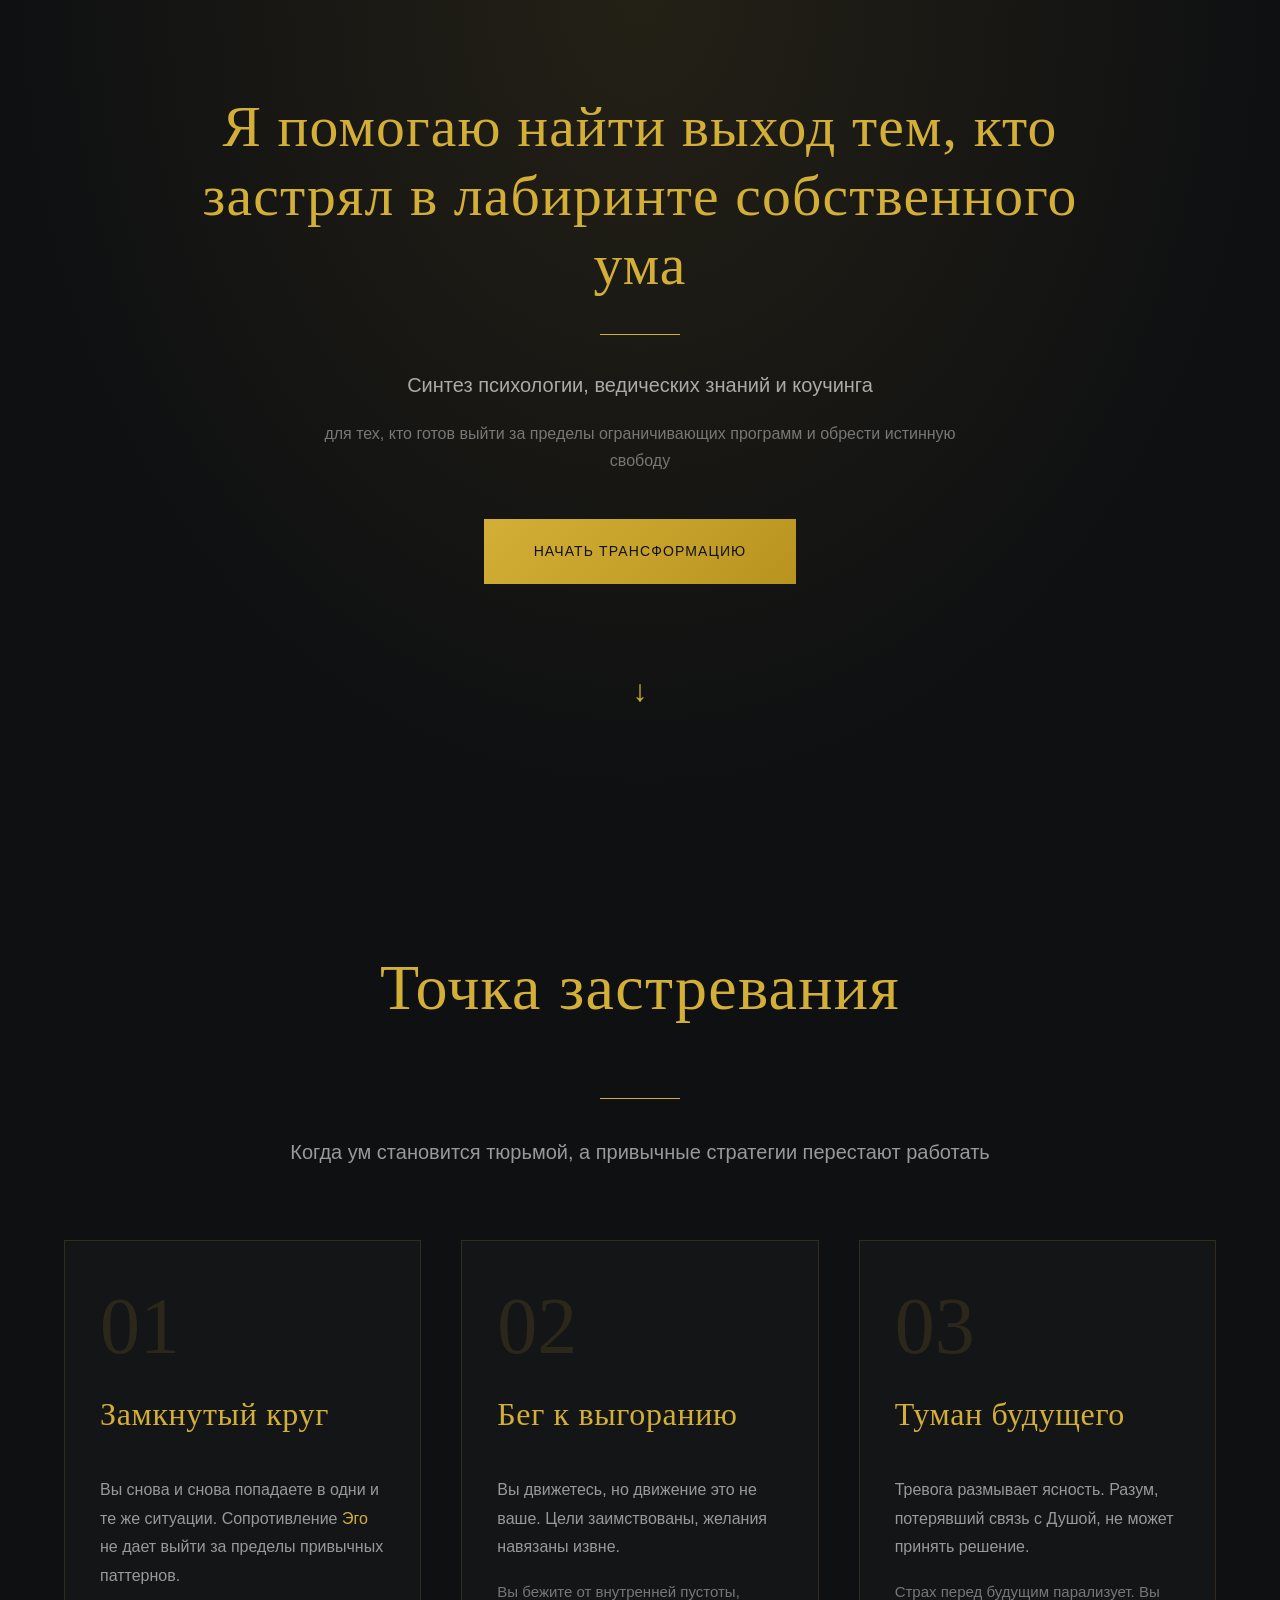
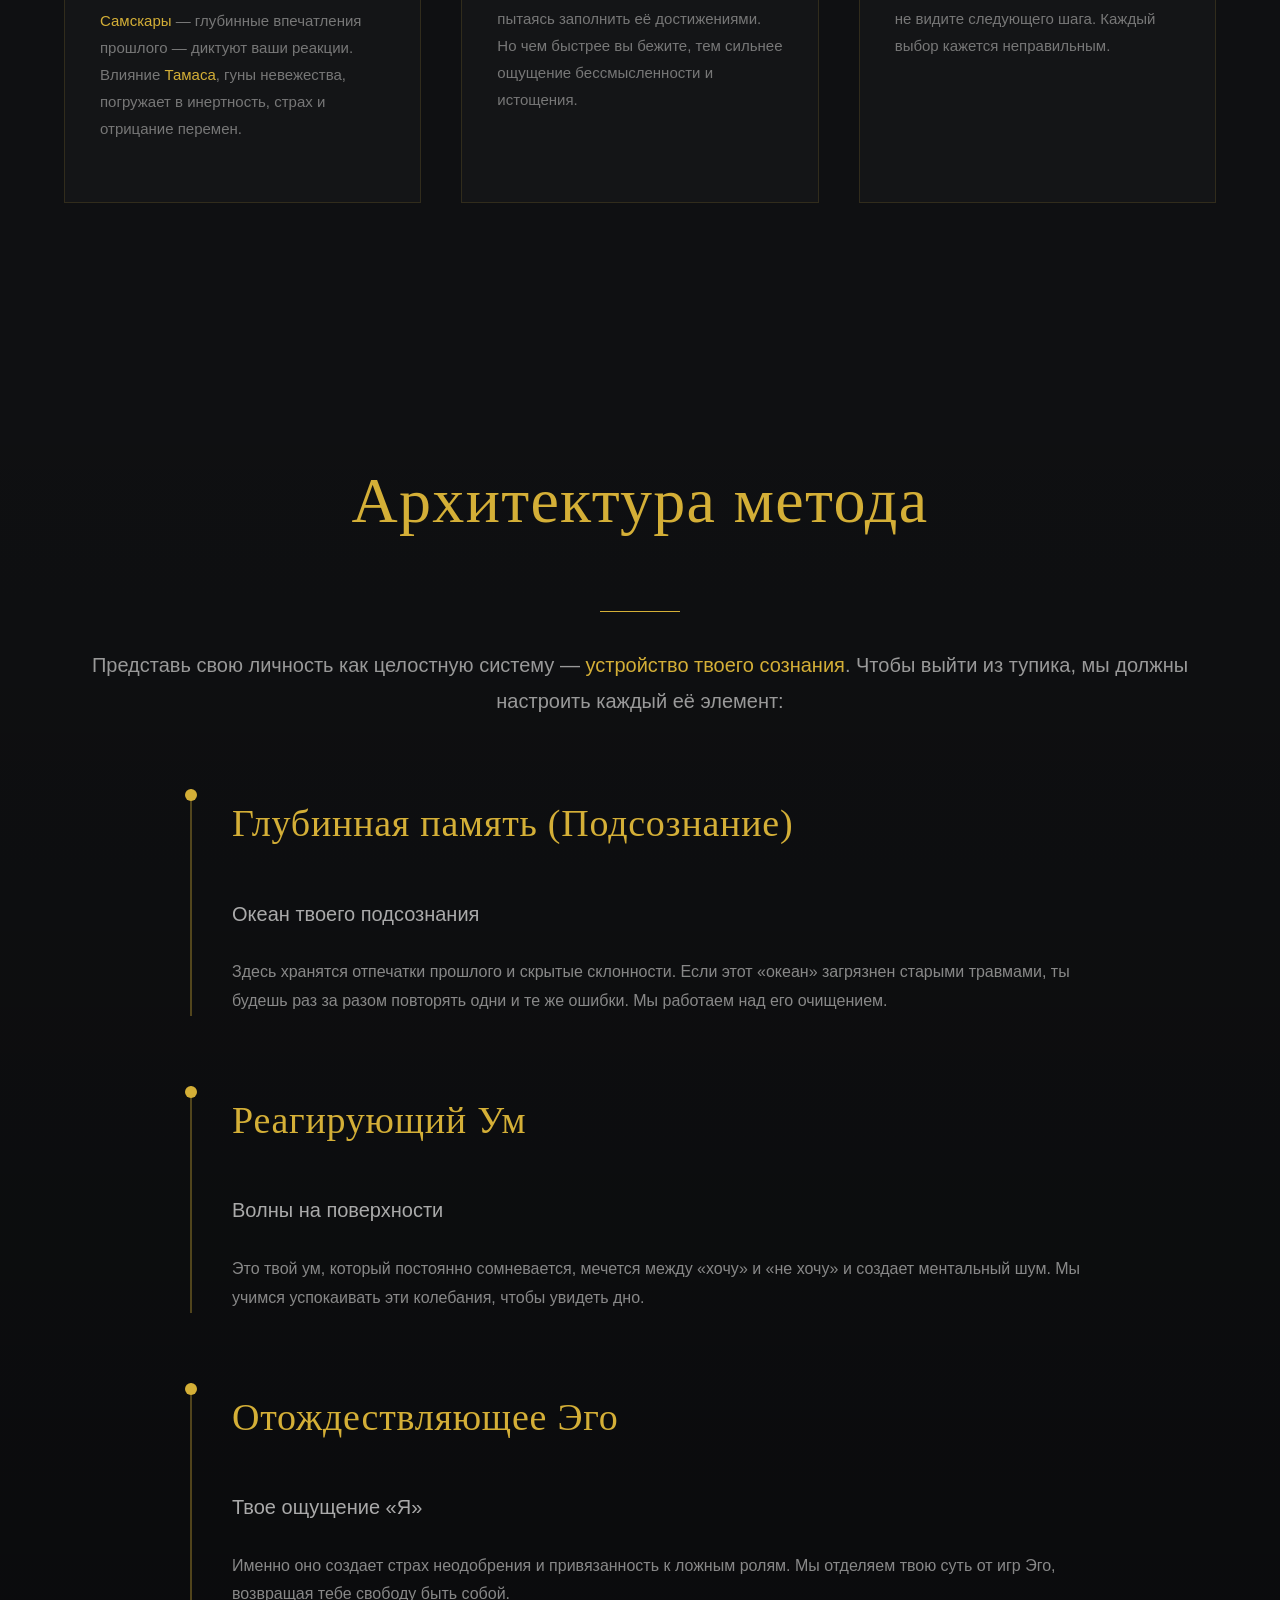
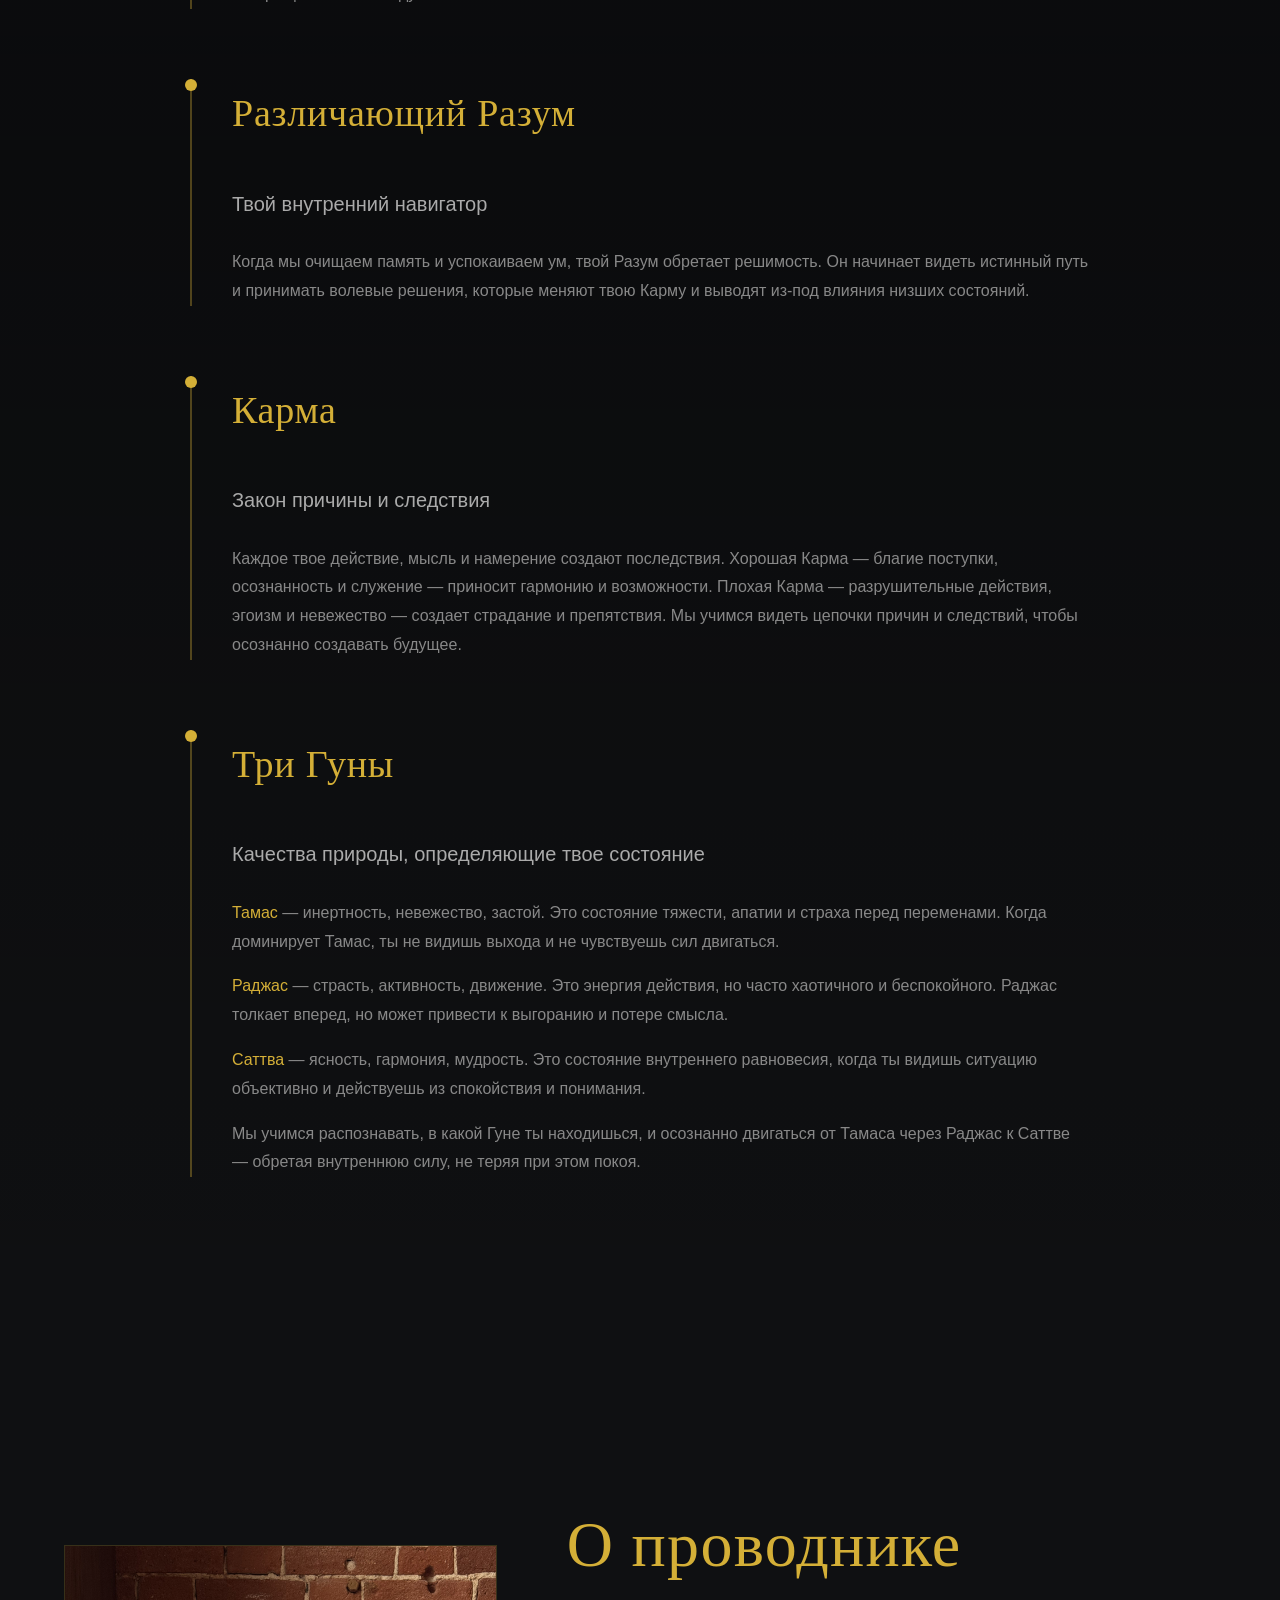
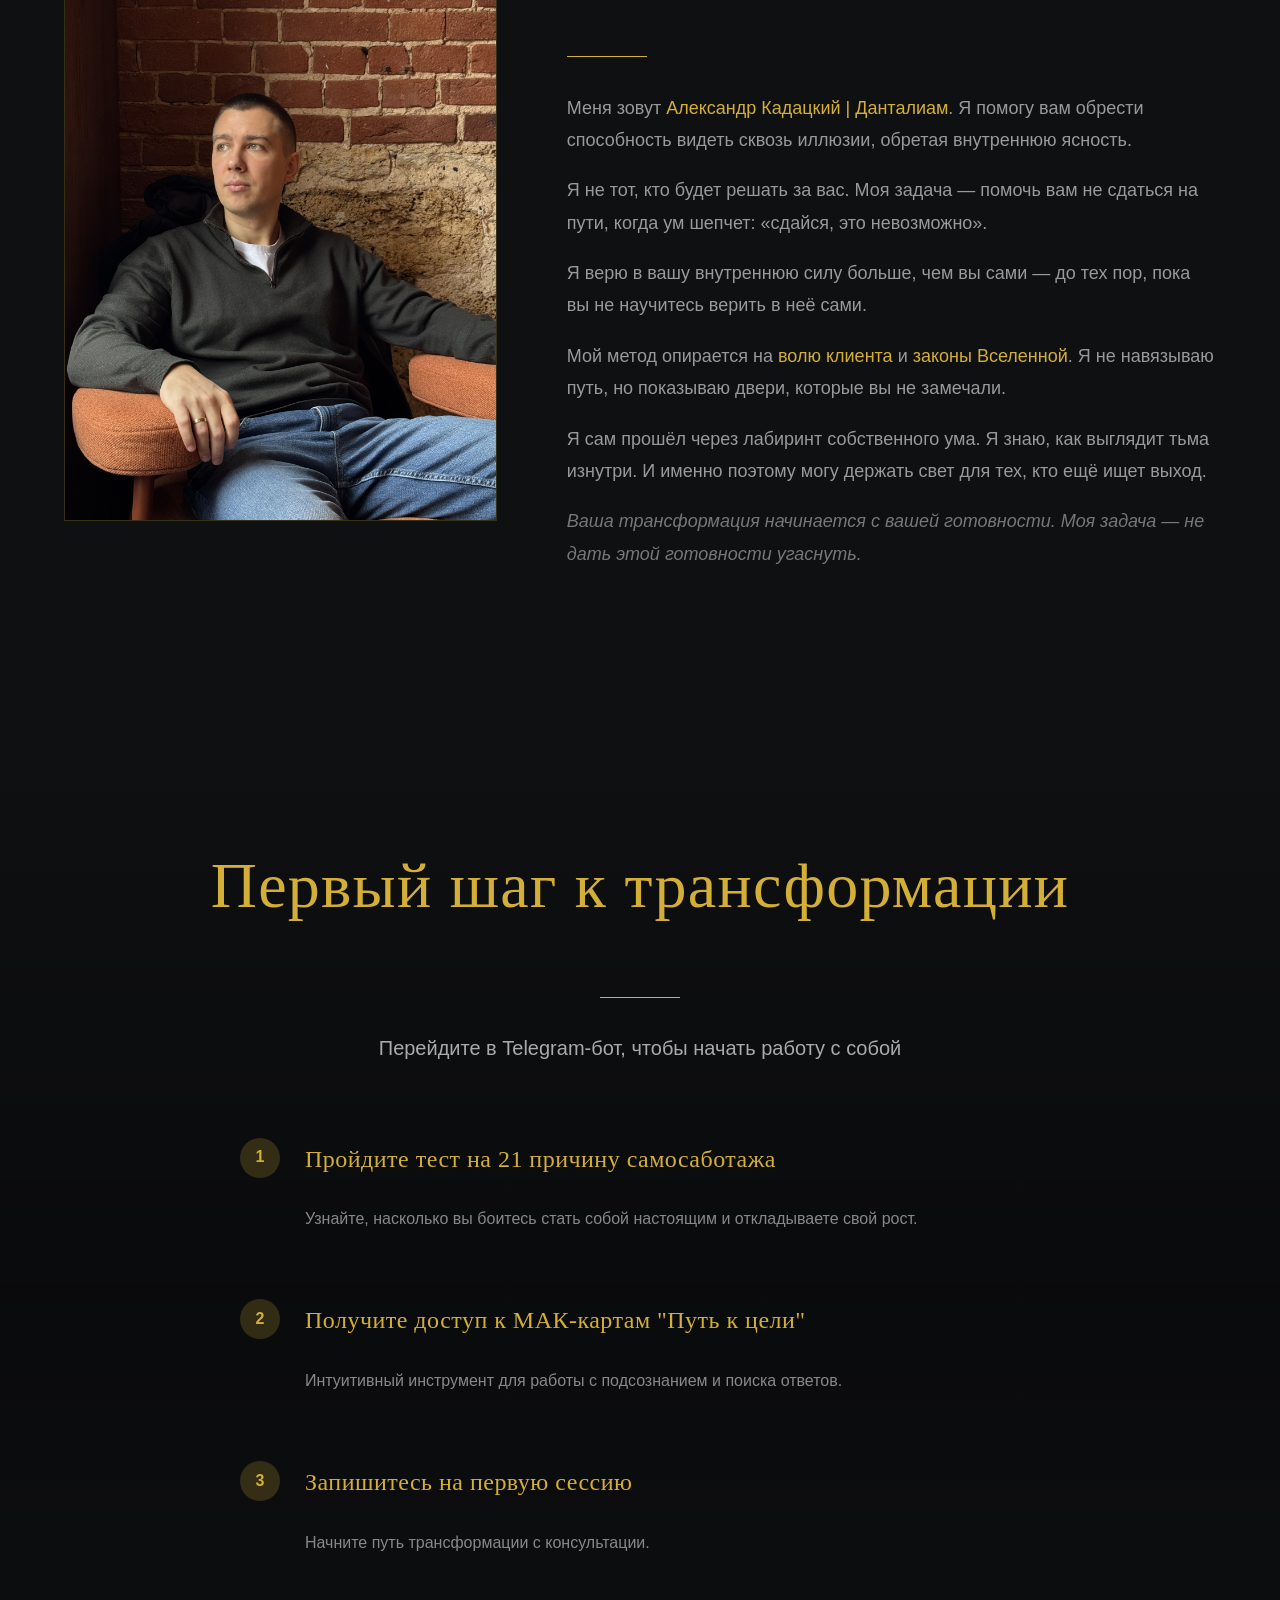
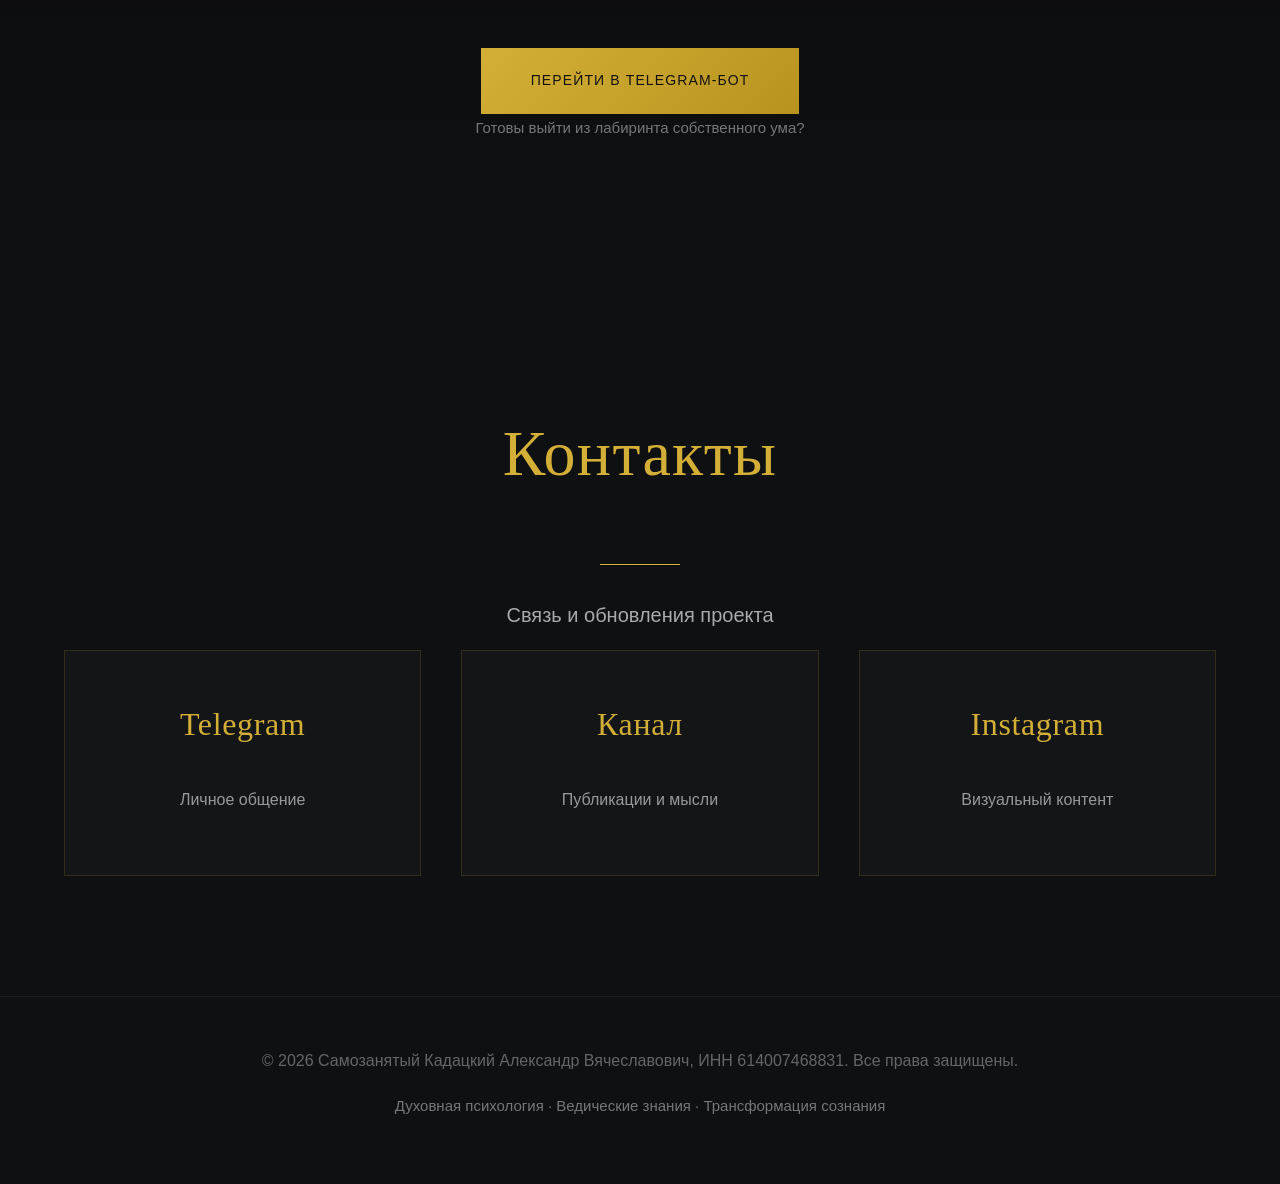
==== commit cde93e7b: "Update index.html" ====
--- a/index.html
+++ b/index.html
@@ -5,10 +5,12 @@
 <meta charset="UTF-8">
 <meta name="viewport" content="width=device-width, initial-scale=1.0, viewport-fit=cover">
 
-<title>Данталиам — Духовный психолог | Александр Кадацкий</title>
+<title>Данталиам - Духовный психолог | Александр Кадацкий</title>
 
 <meta name="description" content="Помогаю найти выход тем, кто застрял в лабиринте собственного ума. Синтез психологии, коучинга и ведических знаний.">
 
+<link rel="preconnect" href="https://fonts.googleapis.com">
+<link rel="preconnect" href="https://fonts.gstatic.com" crossorigin> 
 <link rel="stylesheet" href="style.css">
 
 </head>
@@ -22,9 +24,8 @@
 
 
 <h1>
-Я помогаю найти выход тем,<br>
-кто застрял в лабиринте<br>
-собственного ума
+Я помогаю найти выход тем,
+кто застрял в лабиринте собственного ума
 </h1>
 
 
--- a/style.css
+++ b/style.css
@@ -106,7 +106,7 @@
 
 .hero {
 
-    min-height: 100vh;
+    min-height: 90vh;
 
     display: flex;
 
@@ -133,13 +133,19 @@
 
 .hero h1 {
 
-    font-size: clamp(42px, 7vw, 92px);
-
-    line-height: 1.15;
+    font-size: clamp(34px, 4.5vw, 64px);
+
+    line-height: 1.2;
 
     color: var(--gold);
 
-    margin-bottom: 40px;
+    margin-bottom: 35px;
+
+    max-width: 900px;
+
+    margin-left: auto;
+
+    margin-right: auto;
 
 }
 
@@ -148,23 +154,39 @@
 
 .subtitle {
 
-    font-size: 24px;
+    font-size: 20px;
+
+    line-height: 1.5;
 
     color: #aaa;
 
     margin-bottom: 20px;
 
+    max-width: 700px;
+
+    margin-left: auto;
+
+    margin-right: auto;
+
 }
 
 
 
 .description {
 
-    font-size: 18px;
+    font-size: 16px;
+
+    line-height: 1.7;
 
     color: #777;
 
-    margin-bottom: 50px;
+    margin-bottom: 45px;
+
+    max-width: 650px;
+
+    margin-left: auto;
+
+    margin-right: auto;
 
 }
 
@@ -733,7 +755,9 @@
 
 .hero h1 {
 
-    font-size:38px;
+    font-size:32px;
+
+    line-height:1.25;
 
 }
 
@@ -741,7 +765,9 @@
 
 .subtitle {
 
-    font-size:18px;
+    font-size:17px;
+
+    line-height:1.5;
 
 }
 
